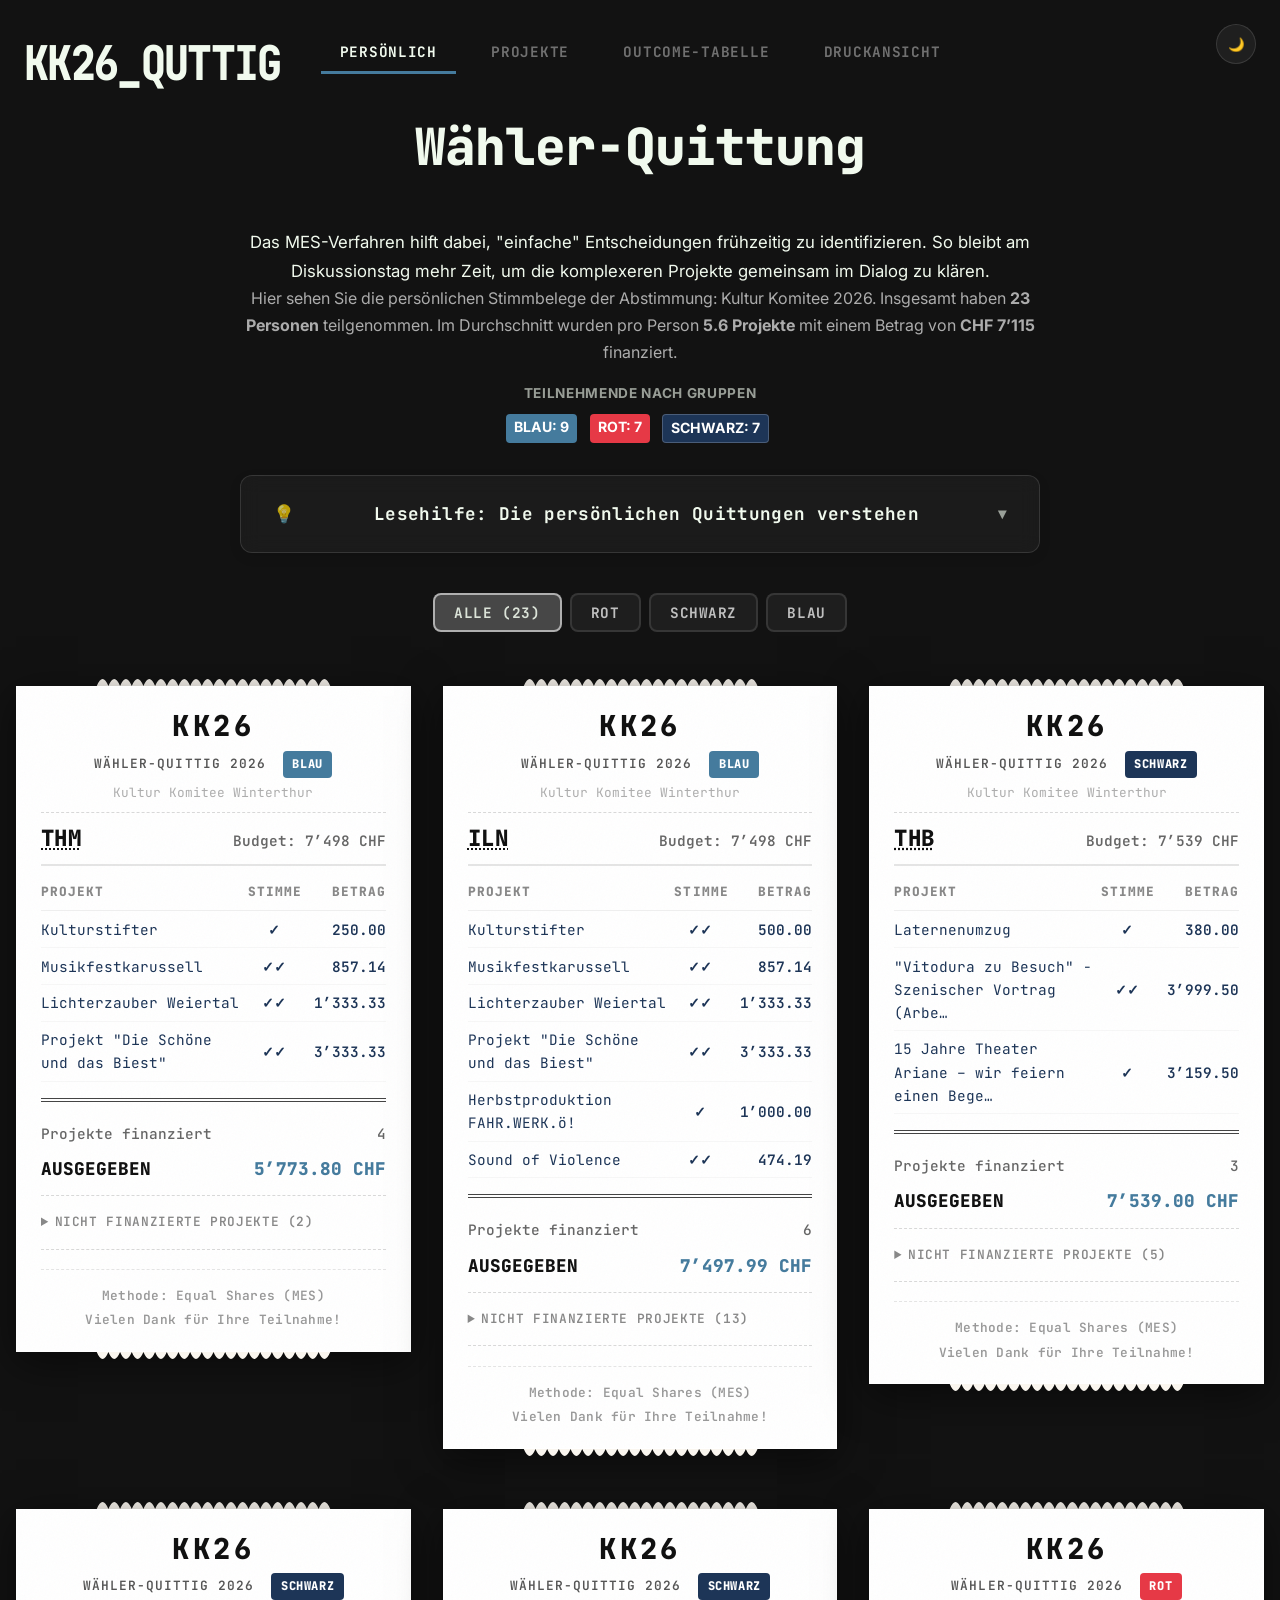
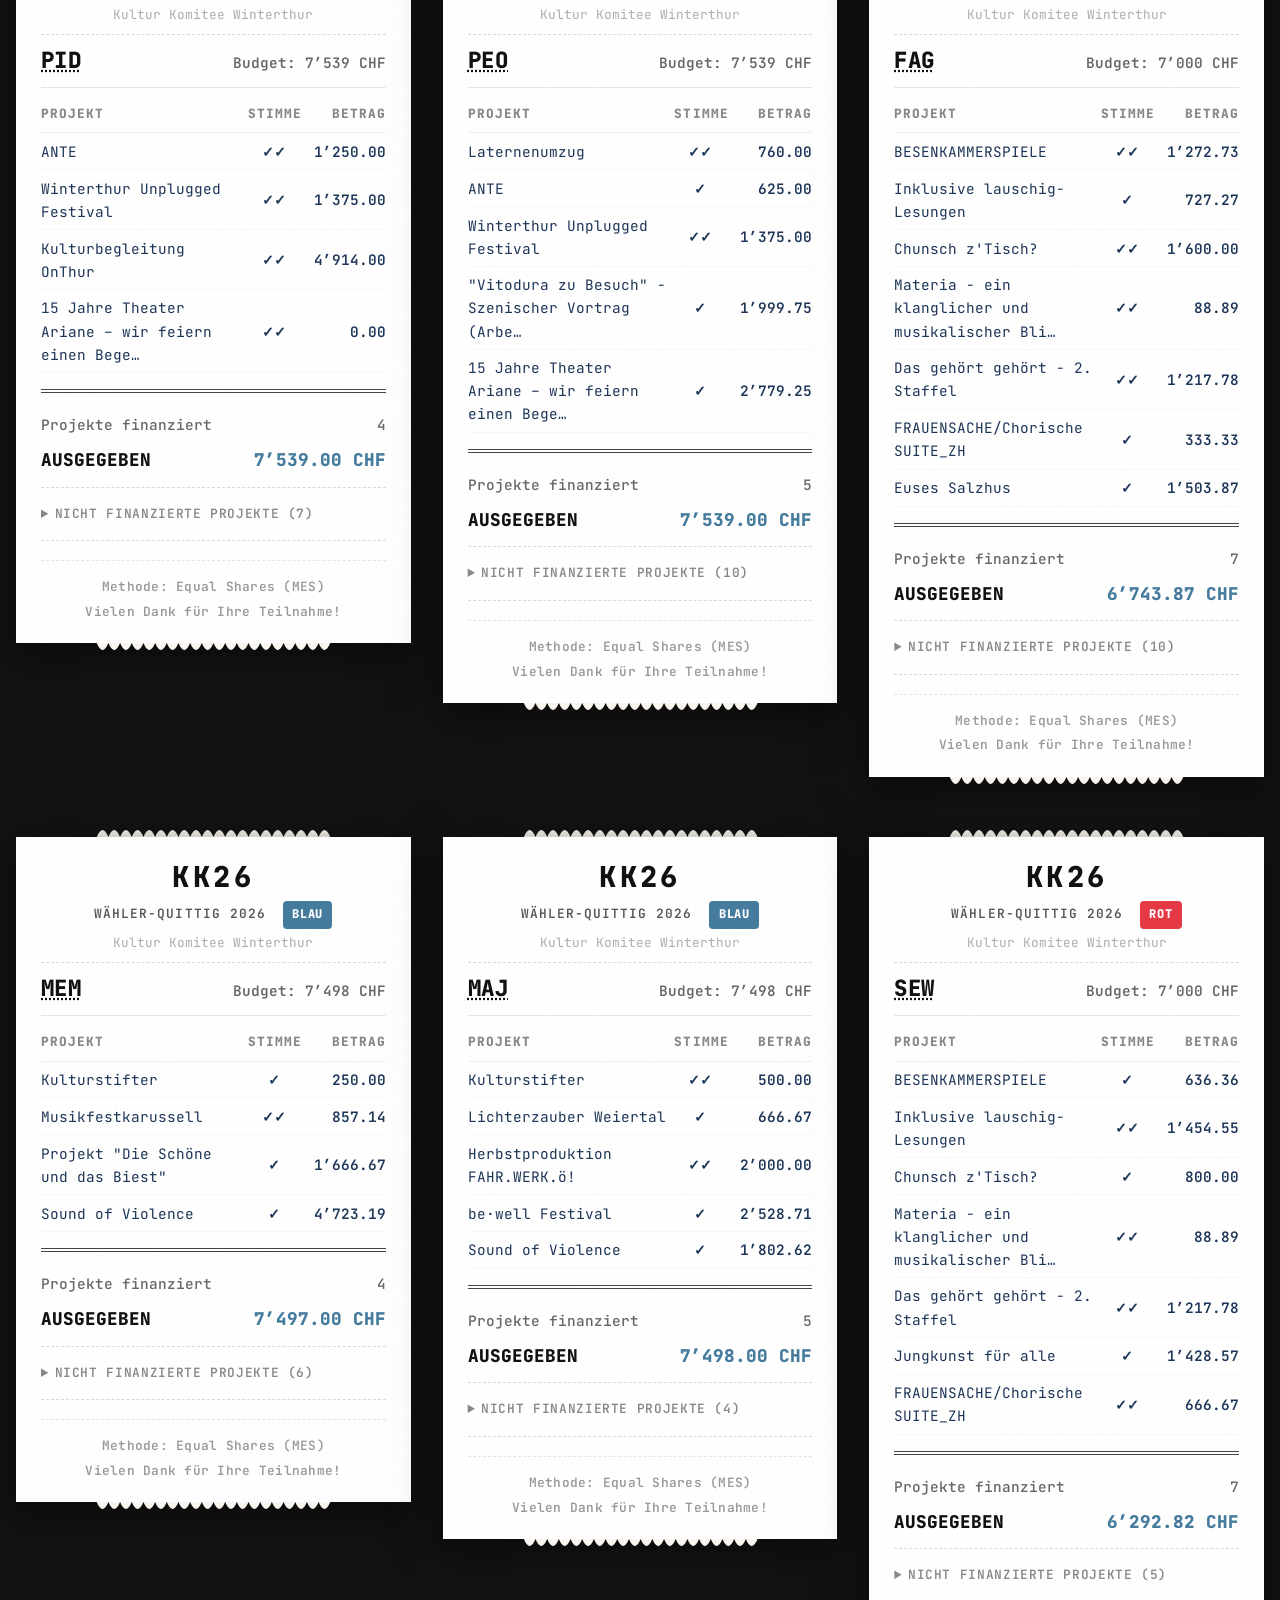
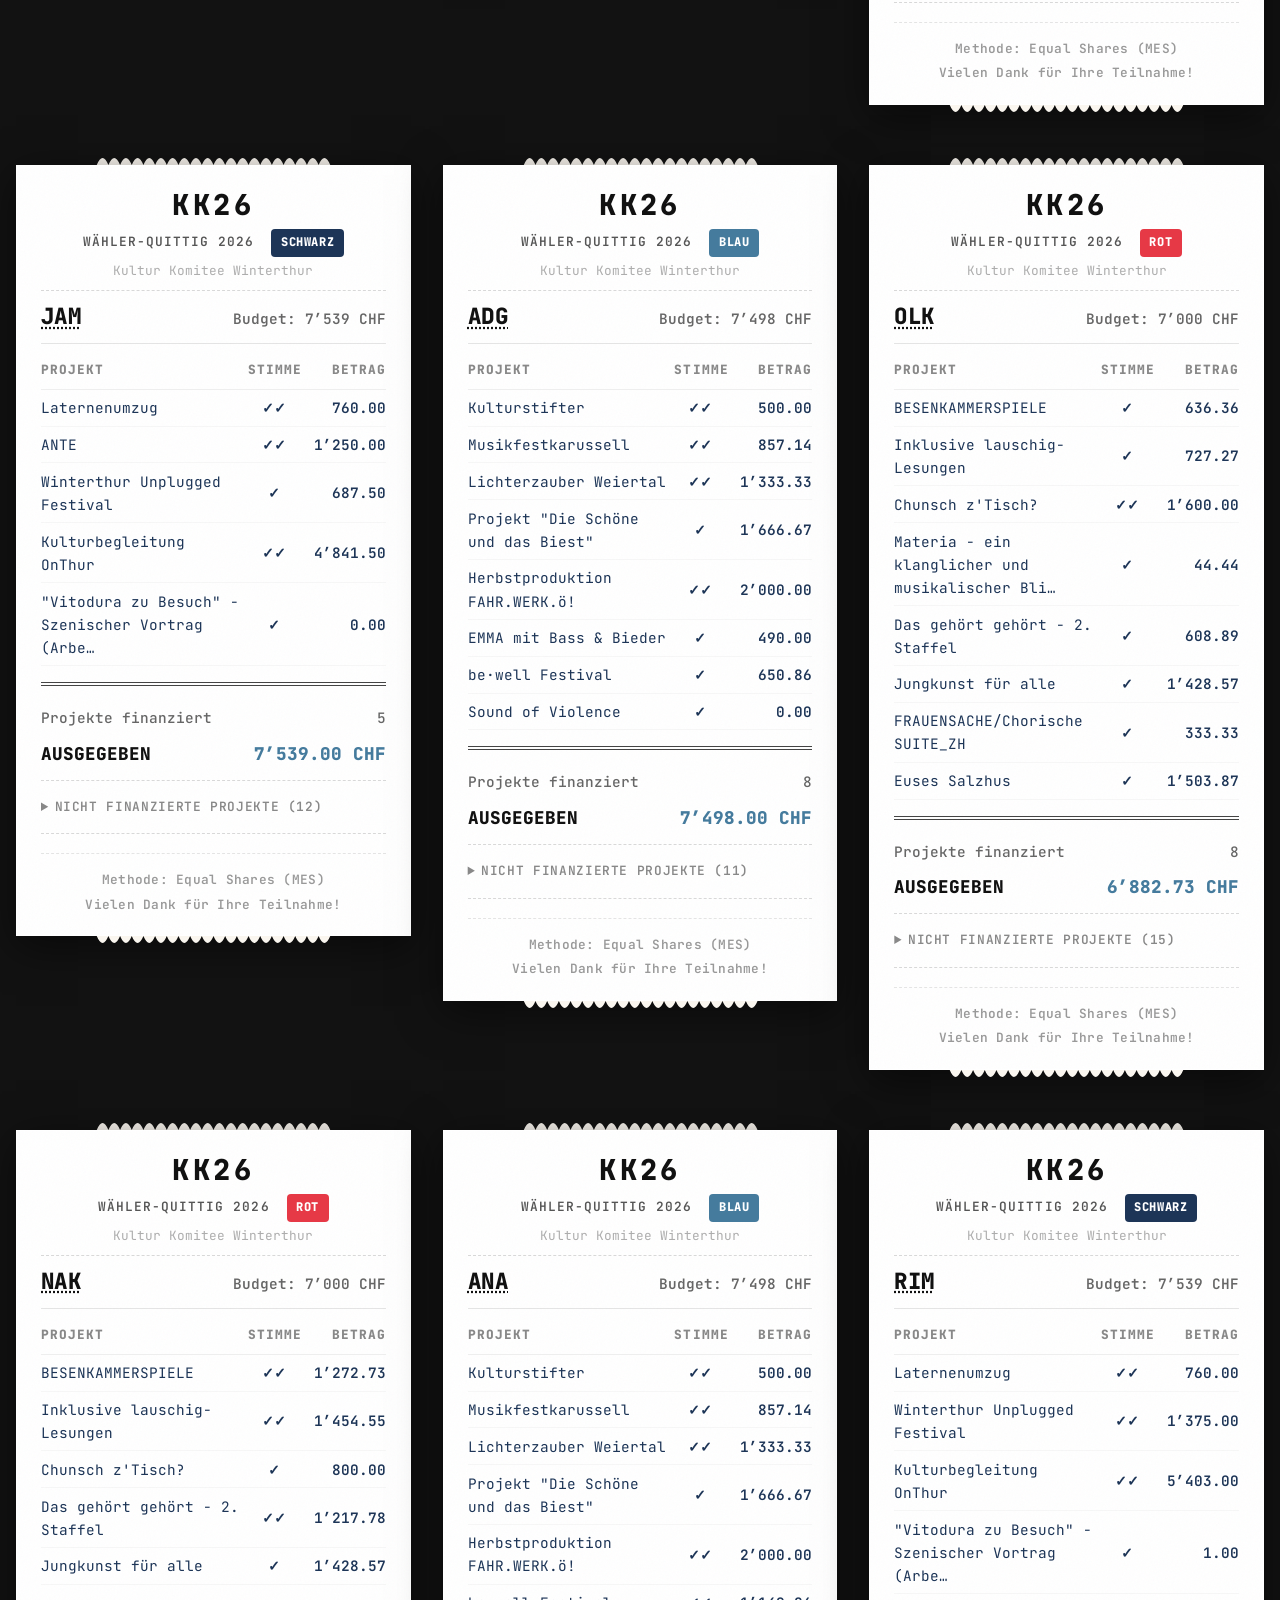
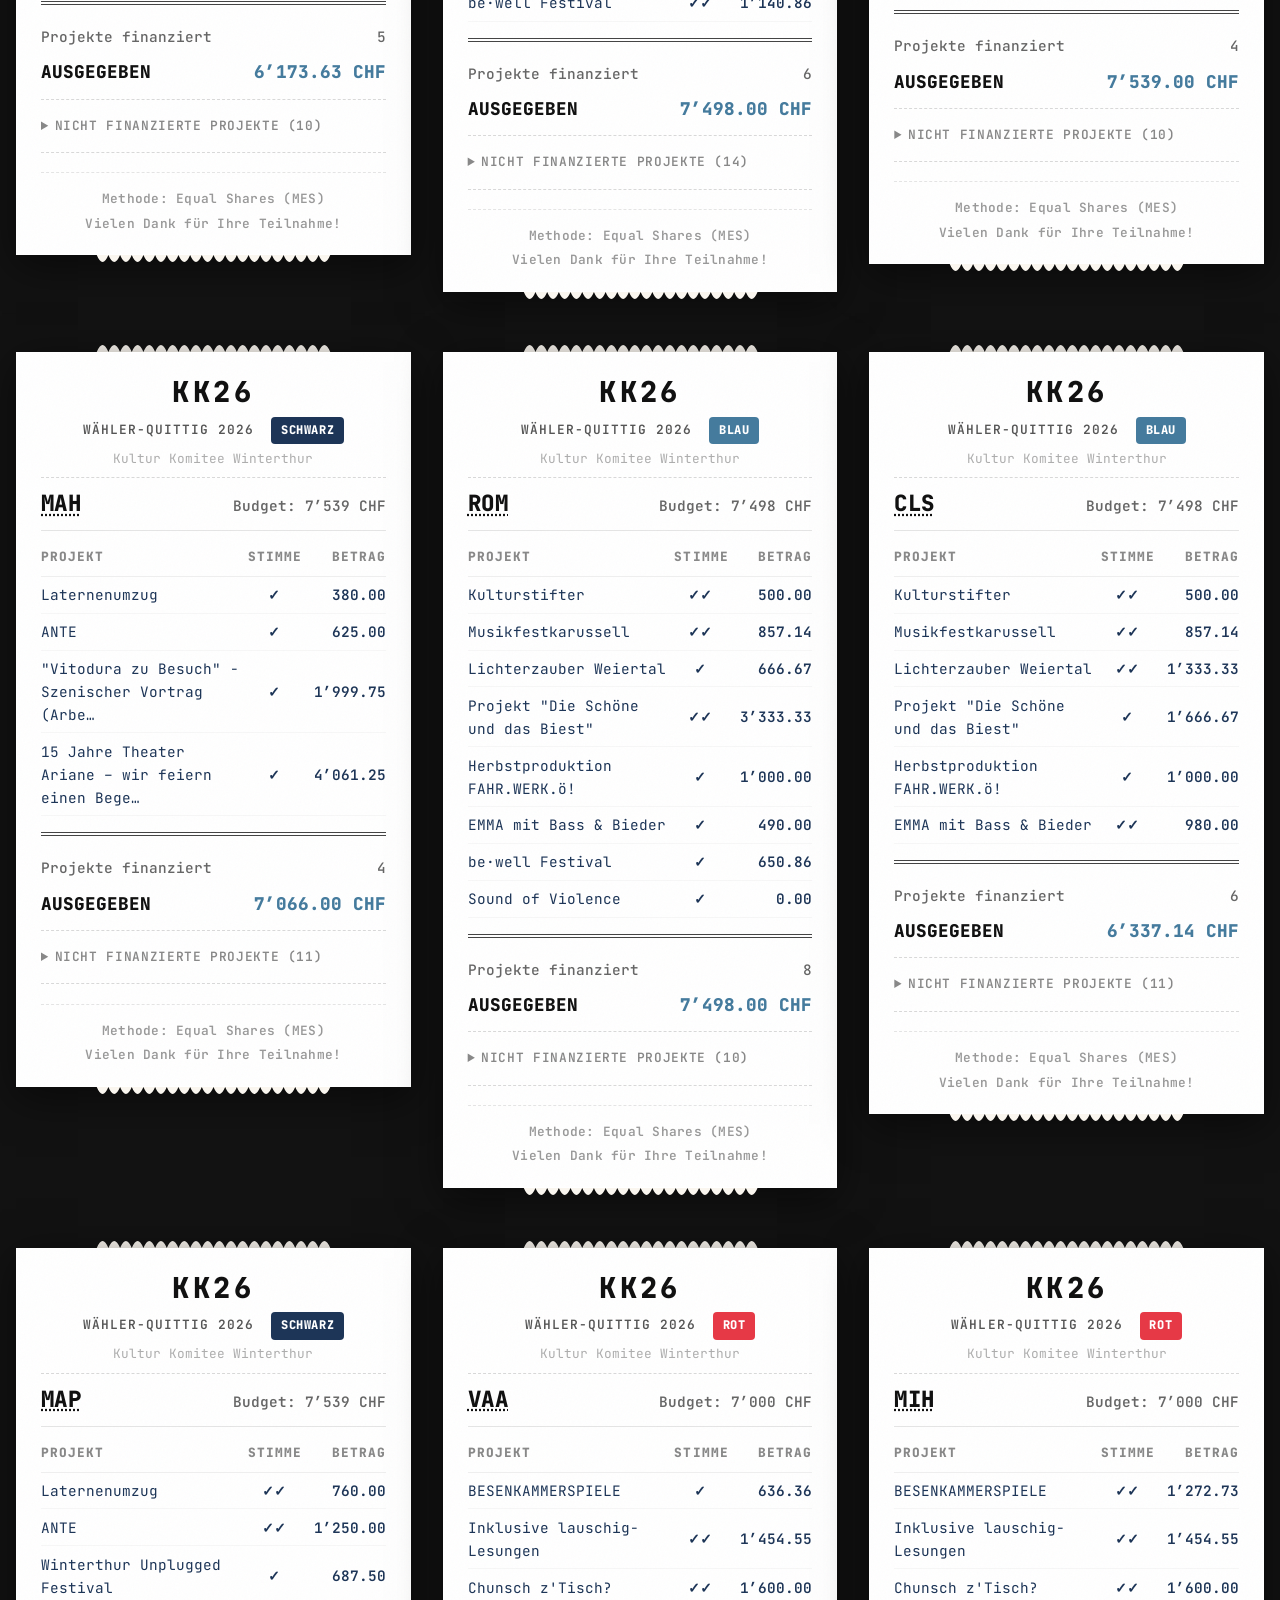
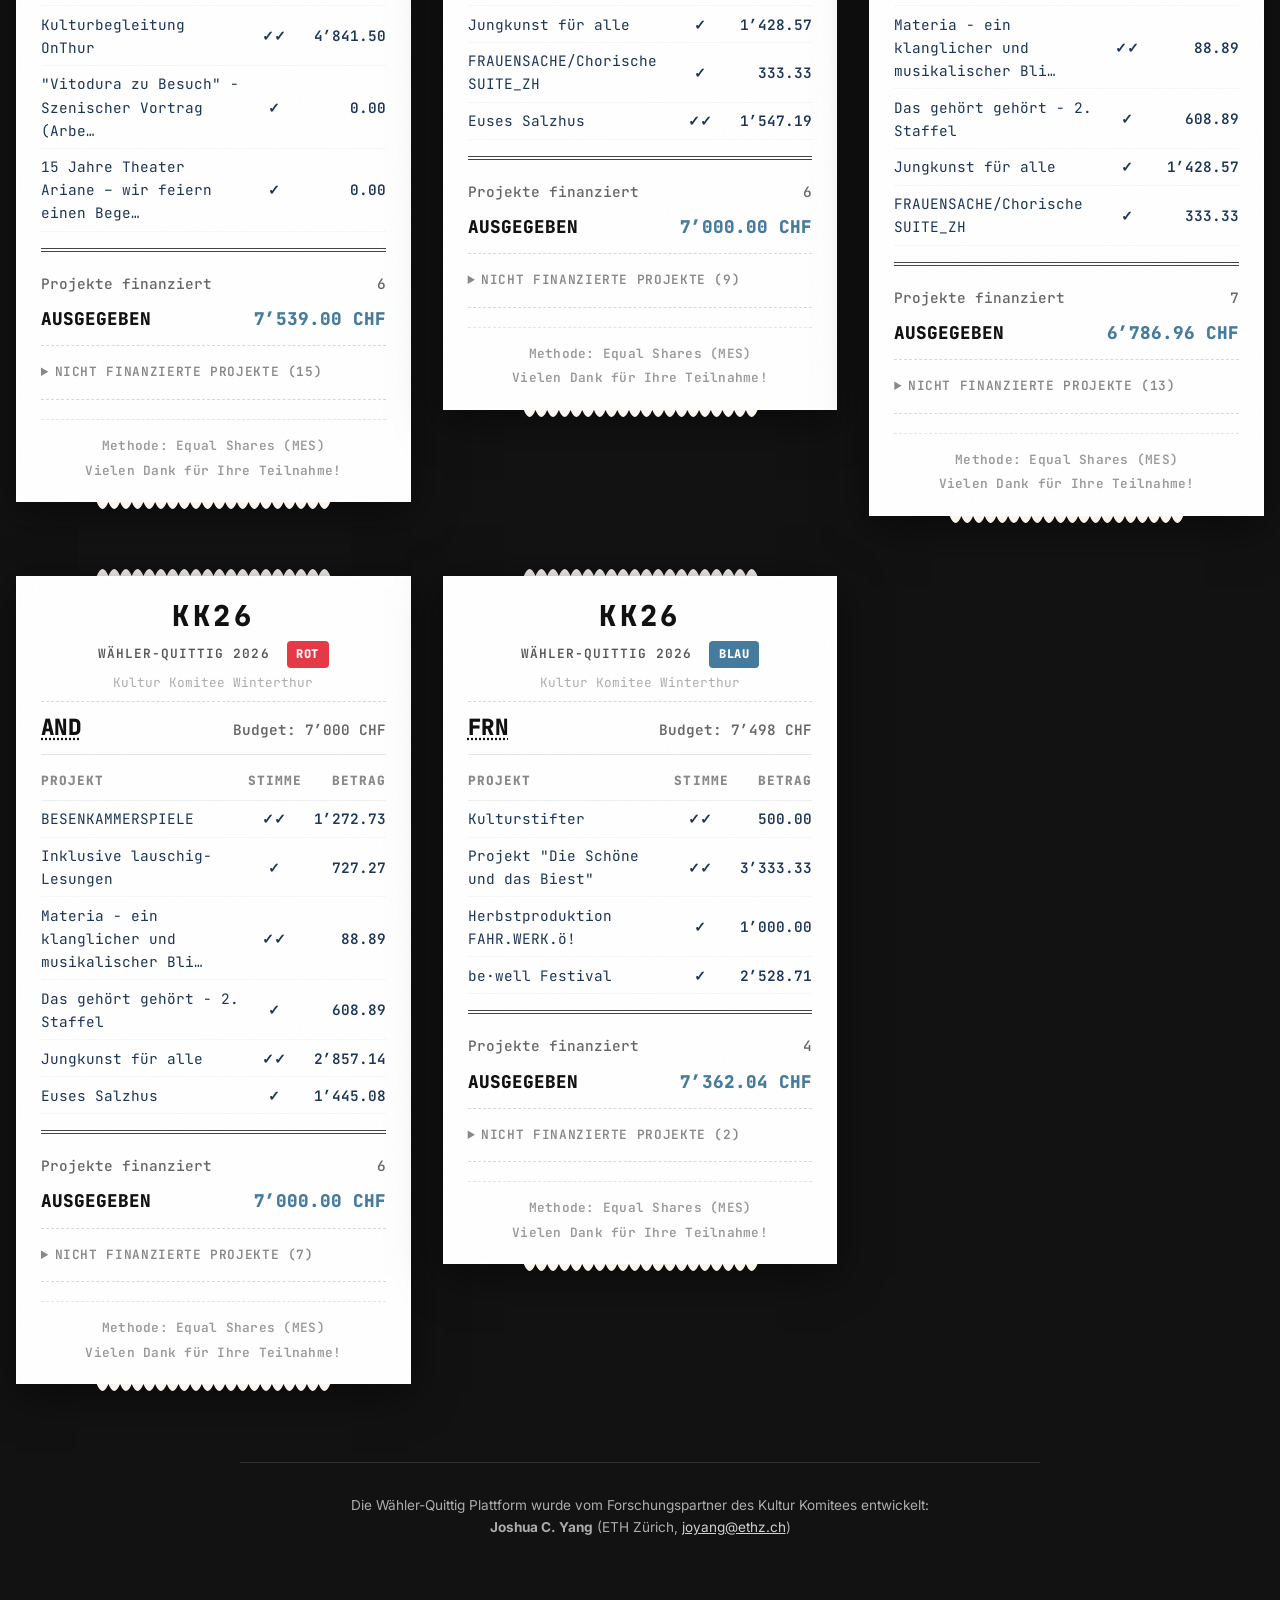
==== kk26_voting/receipts/index.html @ 233c5b0f "Initial local project commit" ====
<!DOCTYPE html>
<html lang="de">

<head>
    <meta charset="UTF-8">
    <meta name="viewport" content="width=device-width, initial-scale=1.0">
    <title>KK26 Personalisierte Quittungen</title>
    <link rel="preconnect" href="https://fonts.googleapis.com">
    <link rel="preconnect" href="https://fonts.gstatic.com" crossorigin>
    <link
        href="https://fonts.googleapis.com/css2?family=JetBrains+Mono:wght@300;400;500;600;700;800&family=Inter:wght@400;500;600;700;800&display=swap"
        rel="stylesheet">
    <link rel="stylesheet" href="css/common.css">
    <script src="js/theme.js"></script>
    <script>initTheme();</script>
    <script src="js/data.js"></script>
    <style>
        /* Page-specific styles */

        /* Receipt styles */
        .receipts-grid {
            display: grid;
            grid-template-columns: repeat(3, 1fr);
            gap: 2rem;
            max-width: 1400px;
            margin: 0 auto;
            align-items: start;
        }


        @media (max-width: 1200px) {
            .receipts-grid {
                grid-template-columns: repeat(2, 1fr);
                gap: var(--spacing-md);
            }
        }

        @media (max-width: 850px) {
            .receipts-grid {
                grid-template-columns: 1fr;
                gap: var(--spacing-md);
            }
        }

        .logo {
            font-size: 1.8rem;
            font-weight: 900;
            letter-spacing: 0.12em;
            color: #111;
            margin-bottom: 0.1rem;
        }

        .subtitle {
            font-size: var(--fs-xs);
            font-weight: 600;
            color: #555;
            text-transform: uppercase;
            letter-spacing: 0.08em;
        }

        .receipt-date {
            font-size: var(--fs-xs);
            color: #999;
            margin-top: 0.3rem;
            opacity: 0.8;
        }

        .voter-info {
            display: flex;
            justify-content: space-between;
            align-items: baseline;
            margin: 0.3rem 0;
        }

        .voter-id {
            font-size: var(--fs-lg);
            font-weight: 900;
            letter-spacing: 0.02em;
            color: #111;
        }

        .voter-meta {
            font-size: var(--fs-sm);
            font-weight: 600;
            color: #666;
        }

        .items-table {
            width: 100%;
            border-collapse: collapse;
            font-size: var(--fs-sm);
            table-layout: fixed;
        }

        .items-table th {
            font-size: var(--fs-xs);
            font-weight: 800;
            color: #888;
            text-align: left;
            padding: var(--spacing-xs) 0;
            letter-spacing: 0.08em;
            border-bottom: 1px solid #eee;
            text-transform: uppercase;
        }

        .col-title {
            width: 60%;
            text-align: left;
        }

        .col-vote {
            width: 15%;
            text-align: center !important;
        }

        .col-amount {
            width: 25%;
            text-align: right !important;
        }

        .item-row td {
            padding: 0.4rem 0;
            vertical-align: middle;
            border-bottom: 1px solid rgba(0, 0, 0, 0.03);
        }

        .item-vote {
            text-align: center;
            font-weight: 700;
        }

        .item-amount {
            text-align: right;
            font-family: 'JetBrains Mono', monospace;
            font-weight: 600;
        }

        .item-row.unfunded .item-title {
            font-size: var(--fs-xs);
            color: #888;
        }

        .item-row.unfunded .item-vote {
            color: #aaa;
            font-weight: 500;
            font-size: var(--fs-xs);
        }

        .item-row.unfunded .item-amount {
            color: #ccc;
            font-size: var(--fs-xs);
        }

        .totals {
            margin: var(--spacing-xs) 0;
        }

        .total-row {
            display: flex;
            justify-content: space-between;
            padding: 0.25rem 0;
            font-size: var(--fs-sm);
            color: #666;
            font-weight: 500;
        }

        .total-row.grand {
            font-size: var(--fs-md);
            font-weight: 900;
            color: #111;
            border-top: none;
            padding-top: 0.4rem;
        }

        .total-row.grand .total-value {
            color: var(--accent-blue);
        }

        .unfunded-section summary {
            font-size: var(--fs-xs);
            color: #888;
            cursor: pointer;
            font-weight: 600;
            text-transform: uppercase;
            letter-spacing: 0.05em;
            padding: 0.5rem 0;
            outline: none;
        }

        .unfunded-section summary:hover {
            color: #555;
        }

        .receipt-footer {
            text-align: center;
            margin-top: 1.2rem;
            padding-top: 1rem;
            border-top: 1.5px dashed rgba(0, 0, 0, 0.1);
        }

        .footer-line {
            font-size: var(--fs-xs);
            font-weight: 600;
            color: #999;
            letter-spacing: 0.02em;
            margin-bottom: 0.25rem;
        }

        .group-footer {
            color: #111 !important;
            font-weight: 800 !important;
            margin-top: 0.5rem;
            text-transform: uppercase;
        }

        @media print {

            .page-header,
            .filter-bar,
            .intro-section,
            .nav-toggle,
            .theme-toggle {
                display: none;
            }

            .receipts-grid {
                display: block;
            }

            .receipt {
                page-break-inside: avoid;
                margin-bottom: var(--spacing-lg);
            }

            .receipt-body {
                box-shadow: none;
                border: 1px solid #ddd;
            }
        }

        /* Tooltip Styles */
        .tooltip {
            position: absolute;
            background: #fff;
            color: #111;
            padding: 1.2rem;
            border-radius: 12px;
            box-shadow: 0 10px 40px rgba(0, 0, 0, 0.15);
            border: 1px solid #eee;
            z-index: 9999;
            opacity: 0;
            visibility: hidden;
            transform: translateY(10px);
            transition: all 0.2s cubic-bezier(0.175, 0.885, 0.32, 1.275);
            pointer-events: none;
            width: 380px;
            font-family: 'Inter', sans-serif;
        }

        .tooltip.show {
            opacity: 1;
            visibility: visible;
            transform: translateY(0);
        }

        body.dark-mode .tooltip {
            background: #1d3557;
            color: #f1faee;
            border-color: rgba(255, 255, 255, 0.1);
            box-shadow: 0 10px 40px rgba(0, 0, 0, 0.3);
        }

        .tooltip-title {
            font-family: 'JetBrains Mono', monospace;
            font-weight: 800;
            font-size: var(--fs-sm);
            margin-bottom: 0.8rem;
            padding-bottom: 0.6rem;
            border-bottom: 1px dashed #eee;
            line-height: 1.3;
        }

        body.dark-mode .tooltip-title {
            border-color: rgba(241, 250, 238, 0.2);
            color: #f1faee;
        }

        .tooltip-stat {
            display: flex;
            justify-content: space-between;
            font-size: var(--fs-sm);
            margin-bottom: 0.4rem;
            color: #666;
        }

        body.dark-mode .tooltip-stat {
            color: rgba(241, 250, 238, 0.6);
        }

        .tooltip-stat strong {
            color: #111;
            font-weight: 700;
        }

        body.dark-mode .tooltip-stat strong {
            color: #f1faee;
        }
    </style>
    <script>
        (function () {
            const savedTheme = localStorage.getItem('theme') || 'dark';
            if (savedTheme === 'light') {
                document.documentElement.classList.add('light-mode');
            }
        })();
    </script>
</head>

<body class="dark-mode">
    <button class="theme-toggle" onclick="toggleTheme()" title="Design umschalten">
        <span class="icon-moon">🌙</span>
        <span class="icon-sun" style="display: none;">☀️</span>
    </button>
    <nav class="nav-toggle">
        <a href="index.html" class="nav-link active">Persönlich</a>
        <a href="projects.html" class="nav-link">Projekte</a>
        <a href="outcomes.html" class="nav-link">Outcome-Tabelle</a>
        <a href="personal_report.html" class="nav-link">Druckansicht</a>
    </nav>
    <div class="page-header">
        <div class="brand-logo">KK26_Quttig</div>
        <h1>Wähler-Quittung</h1>
    </div>

    <div class="intro-section">
        <div id="intro-text">
            <p>Laden der Daten...</p>
        </div>

        <details class="intro-dropdown" id="tech-info">
            <summary>Lesehilfe: Die persönlichen Quittungen verstehen</summary>
            <div class="dropdown-content">
                <div class="tech-grid single-column">
                    <div class="tech-item highlight-step">
                        <h4>Budget</h4>
                        <p>Jede Person startet mit demselben <strong>Budget</strong> (z.B. 7'000 CHF). Dieses Geld wird
                            nur für Projekte ausgegeben, die Sie mit <strong>Ja</strong> oder <strong>Eher Ja</strong>
                            unterstützt haben.</p>
                    </div>
                    <div class="tech-item highlight-step">
                        <h4>Betrag (Ihr Beitrag pro Projekt)</h4>
                        <p>Der <strong>Betrag</strong> zeigt, wie viel Sie für jedes finanzierte Projekt bezahlt haben.
                            <strong>Wichtig:</strong> Dieser Betrag zeigt <strong>nicht</strong>, wie sehr Sie ein
                            Projekt mögen. Die Höhe hängt von der Berechnung ab: Sie zahlen <strong>weniger</strong>,
                            wenn viele andere Personen das Projekt unterstützen. Sie zahlen <strong>mehr</strong>, wenn
                            Sie eine/r der wenigen sind, die noch Budget übrig haben.</p>
                    </div>
                    <div class="tech-item highlight-step">
                        <h4>Stimme (Ihre Bewertung)</h4>
                        <p>Die <strong>Stimme</strong> zeigt Ihre ursprüngliche Bewertung: <strong>Ja</strong> = 2
                            Punkte, <strong>Eher Ja</strong> = 1 Punkt. Dies ist das, was Sie tatsächlich gewählt haben
                            – nicht der Betrag.</p>
                    </div>
                    <div class="tech-item highlight-step">
                        <h4>Projekte finanziert</h4>
                        <p>Die Anzahl Ihrer unterstützten Projekte, die finanziert wurden. Nicht alle werden finanziert
                            – dies hängt davon ab, ob genug gemeinsames Budget da war.</p>
                    </div>
                    <div class="tech-item highlight-step">
                        <h4>Ausgegeben</h4>
                        <p>Die Summe aller Beträge, die Sie für finanzierte Projekte bezahlt haben.</p>
                    </div>
                    <div class="tech-item highlight-step">
                        <h4>Nicht finanzierte Projekte</h4>
                        <p>Projekte, die Sie unterstützt haben, die aber nicht finanziert wurden. Entweder reichte das
                            gemeinsame Budget nicht aus, oder das Gruppenbudget war bereits aufgebraucht.</p>
                    </div>
                    <div class="tech-item highlight-step">
                        <h4>Mehr erfahren</h4>
                        <p>Ausführliche Informationen zum Method of Equal Shares Verfahren finden Sie auf <a
                                href="https://equalshares.net/de/explanation/" target="_blank" rel="noopener noreferrer"
                                style="color: var(--accent-blue); text-decoration: underline; font-weight: 700;">equalshares.net/de/explanation</a>
                        </p>
                    </div>
                </div>
            </div>
        </details>
    </div>

    <div class="filter-bar" id="filter-bar" style="display:none;">
        <button class="filter-btn active" data-group="ALL" onclick="filterReceipts('ALL')">ALLE</button>
        <button class="filter-btn" data-group="ROT" onclick="filterReceipts('ROT')">ROT</button>
        <button class="filter-btn" data-group="SCHWARZ" onclick="filterReceipts('SCHWARZ')">SCHWARZ</button>
        <button class="filter-btn" data-group="BLAU" onclick="filterReceipts('BLAU')">BLAU</button>
    </div>

    <div class="receipts-grid" id="receipts-grid">
        <!-- Receipts will be rendered here -->
    </div>

    <div id="quick-tooltip" class="tooltip"></div>
    <footer
        style="text-align: center; margin: 4rem auto 2rem; padding: 2rem; border-top: 1px solid var(--filter-border); max-width: 800px; color: var(--text-dim); font-size: 0.85rem; line-height: 1.6;">
        <p>Die Wähler-Quittig Plattform wurde vom Forschungspartner des Kultur Komitees entwickelt:<br><strong>Joshua C.
                Yang</strong> (ETH Zürich, <a href="mailto:joyang@ethz.ch"
                style="color: var(--text-muted); text-decoration: underline;">joyang@ethz.ch</a>)</p>
    </footer>
    <script src="script.js"></script>
</body>

</html>
---- kk26_voting/receipts/css/common.css ----
:root {
    /* Color Palette - Dark (Default) */
    --bg-color: #121212;
    --text-primary: #f1faee;
    --text-secondary: #a8dadc;
    --text-muted: rgba(255, 255, 255, 0.8);
    --text-dim: rgba(255, 255, 255, 0.65);

    --accent-blue: #457b9d;
    --accent-red: #e63946;

    --filter-bg: rgba(255, 255, 255, 0.06);
    --filter-border: rgba(255, 255, 255, 0.12);
    --filter-hover: rgba(255, 255, 255, 0.2);
    --filter-active-bg: rgba(255, 255, 255, 0.25);

    --header-border: rgba(255, 255, 255, 0.1);
    --nav-active-color: #f1faee;
    --nav-inactive-color: rgba(255, 255, 255, 0.4);

    --receipt-shadow: 0 10px 40px rgba(0,0,0,0.5);
    --card-shadow: 0 10px 30px rgba(0, 0, 0, 0.3);
    --receipt-border: 1px solid rgba(255, 255, 255, 0.05);

    /* Typography - Standardized */
    --font-main: 'Inter', -apple-system, sans-serif;
    --font-mono: 'JetBrains Mono', monospace;

    --fs-xs: 0.8rem;
    --fs-sm: 0.9rem;
    --fs-base: 1rem;
    --fs-md: 1.1rem;
    --fs-lg: 1.4rem;
    --fs-xl: 2.2rem;
    --fs-xxl: 3.2rem;

    /* Group Colors - Standardized */
    --color-rot: #e63946;
    --color-schwarz: #1d3557;
    --color-blau: #457b9d;

    /* Spacing - Standardized */
    --spacing-xs: 0.5rem;
    --spacing-sm: 1rem;
    --spacing-md: 1.5rem;
    --spacing-lg: 2rem;
    --spacing-xl: 2.5rem;
    --spacing-xxl: 3rem;
}

body.light-mode {
    --bg-color: #fcfcfc;
    --text-primary: #1d3557;
    --text-secondary: #457b9d;
    --text-muted: rgba(0, 0, 0, 0.75);
    --text-dim: rgba(0, 0, 0, 0.6);

    --filter-bg: rgba(0, 0, 0, 0.03);
    --filter-border: rgba(0, 0, 0, 0.08);
    --filter-hover: rgba(0, 0, 0, 0.06);
    --filter-active-bg: rgba(0, 0, 0, 0.1);

    --header-border: rgba(0, 0, 0, 0.08);
    --nav-active-color: #1d3557;
    --nav-inactive-color: rgba(0, 0, 0, 0.4);

    --receipt-shadow: 0 4px 15px rgba(0, 0, 0, 0.05);
    --receipt-border: 1px solid rgba(0, 0, 0, 0.05);

    --color-schwarz: #1d3557;
}

/* Global Reset */
* { margin: 0; padding: 0; box-sizing: border-box; }

body {
    font-family: var(--font-main);
    background-color: var(--bg-color);
    color: var(--text-primary);
    line-height: 1.6;
    padding: var(--spacing-lg) var(--spacing-sm);
    transition: background-color 0.3s ease, color 0.3s ease;
    animation: fadeIn 0.4s ease-in-out;
}

@keyframes fadeIn {
    from {
        opacity: 0;
        transform: translateY(10px);
    }
    to {
        opacity: 1;
        transform: translateY(0);
    }
}

.container {
    max-width: 1200px;
    margin: 0 auto;
}

/* Navigation */
.nav-toggle {
    display: flex;
    justify-content: center;
    margin-bottom: var(--spacing-lg);
    gap: var(--spacing-sm);
    position: relative;
    z-index: 10;
}

.nav-link {
    text-decoration: none;
    font-size: var(--fs-sm);
    font-weight: 700;
    color: var(--nav-inactive-color);
    padding: var(--spacing-xs) 1.2rem;
    transition: all 0.2s ease;
    border-bottom: 3px solid transparent;
    font-family: var(--font-mono);
    text-transform: uppercase;
    letter-spacing: 0.05em;
}

.nav-link:hover { color: var(--text-primary); }
.nav-link.active {
    color: var(--nav-active-color);
    border-bottom-color: var(--accent-blue);
}

/* Page Header */
.page-header {
    text-align: center;
    margin-bottom: var(--spacing-xl);
}

.page-header h1 {
    font-family: var(--font-mono);
    font-size: var(--fs-xxl);
    font-weight: 850;
    margin-bottom: var(--spacing-xs);
    letter-spacing: -0.02em;
}

.page-header p {
    font-size: var(--fs-md);
    color: var(--text-secondary);
    max-width: 600px;
    margin: 0 auto;
}

.brand-logo {
    font-family: var(--font-mono);
    font-weight: 900;
    letter-spacing: -0.04em;
    font-size: 2.6rem;
    color: var(--text-primary);
    text-transform: uppercase;
    text-decoration: none;
    position: absolute;
    top: 2.5rem;
    left: max(var(--spacing-md), 1.5rem);
    z-index: 1000;
    line-height: 1;
    transform: scaleY(1.15);
    transform-origin: top left;
}


/* Theme Toggle */
.theme-toggle {
    position: fixed;
    top: 1.5rem;
    right: 1.5rem;
    background: var(--filter-bg);
    border: 1px solid var(--filter-border);
    color: var(--text-primary);
    width: 40px;
    height: 40px;
    border-radius: 50%;
    cursor: pointer;
    display: flex;
    align-items: center;
    justify-content: center;
    z-index: 1000;
    transition: all 0.3s ease;
    backdrop-filter: blur(8px);
}

.theme-toggle:hover {
    transform: scale(1.1);
    background: var(--filter-hover);
}

/* Common Components - Filter Bar */
.filter-bar {
    display: flex;
    justify-content: center;
    gap: var(--spacing-xs);
    margin-bottom: var(--spacing-xl);
    flex-wrap: wrap;
    opacity: 0.9;
}

.filter-btn {
    background: var(--filter-bg);
    border: 2px solid var(--filter-border);
    color: var(--text-muted);
    padding: var(--spacing-xs) 1.2rem;
    border-radius: 8px;
    cursor: pointer;
    font-size: var(--fs-sm);
    font-weight: 700;
    transition: all 0.2s ease;
    font-family: var(--font-mono);
    text-transform: uppercase;
    letter-spacing: 0.04em;
}

.filter-btn:hover {
    background: var(--filter-hover);
    color: var(--text-primary);
    border-color: #555;
}

.filter-btn.active {
    background: var(--filter-active-bg);
    color: var(--text-primary);
    border-color: var(--text-dim);
}

/* Group-specific filter colors */
.filter-btn[data-group="ROT"].active,
.filter-btn[data-filter-group="ROT"].active,
.filter-btn.color-rot.active {
    border-color: var(--color-rot);
    color: var(--color-rot);
    background: rgba(230, 57, 70, 0.08);
}

.filter-btn[data-group="SCHWARZ"].active,
.filter-btn[data-filter-group="SCHWARZ"].active,
.filter-btn.color-schwarz.active {
    border-color: var(--color-schwarz);
    color: var(--color-schwarz);
    background: rgba(29, 53, 87, 0.08);
}

body.light-mode .filter-btn.color-schwarz.active {
    border-color: var(--color-schwarz);
    color: var(--color-schwarz);
}

body.dark-mode .filter-btn.color-schwarz.active {
    border-color: #f1faee;
    color: #f1faee;
    background: rgba(241, 250, 238, 0.08);
}

.filter-btn[data-group="BLAU"].active,
.filter-btn[data-filter-group="BLAU"].active,
.filter-btn.color-blau.active {
    border-color: var(--color-blau);
    color: var(--color-blau);
    background: rgba(69, 123, 157, 0.08);
}

/* Status filter colors */
.filter-btn.color-funded.active {
    border-color: #a8dadc;
    color: #a8dadc;
    background: rgba(168, 218, 220, 0.15);
}

.filter-btn.color-unfunded.active {
    border-color: #888;
    color: #888;
    background: rgba(136, 136, 136, 0.08);
}

/* Unified Intro & Dropdown Components */
.intro-section {
    max-width: 800px;
    margin: 0 auto var(--spacing-lg);
    text-align: center;
}

.intro-section p {
    margin-bottom: var(--spacing-sm);
    font-size: var(--fs-base);
    color: var(--text-dim);
    line-height: 1.7;
}

.intro-section p.philosophy {
    font-size: 1.05rem;
    color: var(--text-primary);
    display: inline; /* For merging */
}

.stats-line-compact {
    display: flex;
    align-items: center;
    justify-content: center;
    gap: 1rem;
    margin: 1.5rem 0 2rem;
    font-family: var(--font-mono);
    font-size: 0.85rem;
    color: var(--text-muted);
    text-transform: uppercase;
    letter-spacing: 0.05em;
    font-weight: 700;
}

.stats-line-compact .label {
    opacity: 0.6;
}

.stats-line-compact .badges {
    display: flex;
    gap: 0.4rem;
}

.intro-section .highlight {
    color: var(--text-primary);
    font-weight: 700;
}

.intro-dropdown {
    max-width: 800px;
    margin: 0 auto var(--spacing-xl);
    text-align: left;
    background: rgba(255, 255, 255, 0.04);
    border: 1.5px solid rgba(255, 255, 255, 0.12);
    border-radius: 12px;
    transition: all 0.3s ease;
    backdrop-filter: blur(10px);
    overflow: hidden;
    list-style: none;
    box-shadow: 0 4px 12px rgba(0, 0, 0, 0.1);
}

body.light-mode .intro-dropdown {
    background: rgba(69, 123, 157, 0.04);
    border-color: rgba(69, 123, 157, 0.2);
    box-shadow: 0 2px 8px rgba(0, 0, 0, 0.05);
}

.intro-dropdown summary {
    padding: var(--spacing-md) var(--spacing-lg);
    cursor: pointer;
    font-weight: 700;
    font-size: var(--fs-md);
    color: var(--text-primary);
    display: flex;
    align-items: center;
    justify-content: space-between;
    list-style: none;
    transition: all 0.2s ease;
    font-family: var(--font-mono);
    letter-spacing: 0.02em;
    user-select: none;
}

.intro-dropdown summary::before {
    content: '💡';
    margin-right: var(--spacing-sm);
    font-size: var(--fs-md);
    opacity: 0.7;
}

.intro-dropdown summary::-webkit-details-marker { display: none; }
.intro-dropdown summary:hover {
    background: rgba(255, 255, 255, 0.07);
    color: var(--accent-blue);
}

body.light-mode .intro-dropdown summary:hover {
    background: rgba(69, 123, 157, 0.08);
    color: var(--accent-blue);
}

.intro-dropdown summary::after {
    content: '▼';
    font-family: var(--font-mono);
    font-size: var(--fs-sm);
    opacity: 0.6;
    transition: transform 0.3s ease, opacity 0.2s ease;
    margin-left: var(--spacing-sm);
}

.intro-dropdown summary:hover::after {
    opacity: 1;
}

.intro-dropdown[open] summary {
    background: rgba(255, 255, 255, 0.06);
    border-bottom: 1px solid rgba(255, 255, 255, 0.1);
}

body.light-mode .intro-dropdown[open] summary {
    background: rgba(69, 123, 157, 0.06);
    border-bottom: 1px solid rgba(69, 123, 157, 0.15);
}

.intro-dropdown[open] summary::after {
    transform: rotate(180deg);
}

.intro-dropdown .dropdown-content {
    padding: var(--spacing-lg);
    font-size: var(--fs-base);
    color: var(--text-muted);
    line-height: 1.6;
    animation: slideDown 0.3s ease-out;
}

@keyframes slideDown {
    from {
        opacity: 0;
        transform: translateY(-10px);
    }
    to {
        opacity: 1;
        transform: translateY(0);
    }
}

.tech-grid {
    display: grid;
    grid-template-columns: repeat(auto-fit, minmax(280px, 1fr));
    gap: var(--spacing-md);
    margin: 0;
}

.tech-grid.single-column {
    grid-template-columns: 1fr;
    max-width: 650px;
    margin: 0 auto;
    gap: var(--spacing-md);
}

.tech-item.highlight-step {
    background: rgba(255, 255, 255, 0.03);
    padding: var(--spacing-md);
    border-radius: 10px;
    border-left: 4px solid var(--accent-blue);
    transition: all 0.2s ease;
    position: relative;
}

.tech-item.highlight-step::before {
    content: '';
    position: absolute;
    left: 0;
    top: 0;
    bottom: 0;
    width: 4px;
    background: linear-gradient(180deg, var(--accent-blue), rgba(69, 123, 157, 0.3));
    border-radius: 4px 0 0 4px;
}

.tech-item.highlight-step:hover {
    background: rgba(255, 255, 255, 0.05);
    transform: translateX(4px);
}

body.light-mode .tech-item.highlight-step {
    background: rgba(69, 123, 157, 0.03);
}

body.light-mode .tech-item.highlight-step:hover {
    background: rgba(69, 123, 157, 0.06);
}

.tech-item h4 {
    font-family: var(--font-mono);
    font-size: var(--fs-base);
    color: var(--text-primary);
    margin-bottom: var(--spacing-xs);
    text-transform: uppercase;
    letter-spacing: 0.03em;
    font-weight: 800;
}

.tech-item p {
    font-size: var(--fs-sm);
    color: var(--text-muted);
    line-height: 1.6;
    margin: 0;
}

.tech-item p strong {
    color: var(--text-primary);
    font-weight: 700;
}

/* Receipt Components - Shared across pages */
.receipt {
    transition: opacity 0.3s ease, transform 0.3s ease;
}

.receipt.hidden {
    display: none;
}

.receipt-edge {
    height: 14px;
    background: #faf6ef;
    position: relative;
}

.receipt-edge.top {
    border-radius: 6px 6px 0 0;
    mask-image: url("data:image/svg+xml,%3Csvg xmlns='http://www.w3.org/2000/svg' viewBox='0 0 200 12'%3E%3Cpath d='M0,12 Q5,0 10,12 Q15,0 20,12 Q25,0 30,12 Q35,0 40,12 Q45,0 50,12 Q55,0 60,12 Q65,0 70,12 Q75,0 80,12 Q85,0 90,12 Q95,0 100,12 Q105,0 110,12 Q115,0 120,12 Q125,0 130,12 Q135,0 140,12 Q145,0 150,12 Q155,0 160,12 Q165,0 170,12 Q175,0 180,12 Q185,0 190,12 Q195,0 200,12 L200,12 L0,12 Z' fill='white'/%3E%3C/svg%3E");
    -webkit-mask-image: url("data:image/svg+xml,%3Csvg xmlns='http://www.w3.org/2000/svg' viewBox='0 0 200 12'%3E%3Cpath d='M0,12 Q5,0 10,12 Q15,0 20,12 Q25,0 30,12 Q35,0 40,12 Q45,0 50,12 Q55,0 60,12 Q65,0 70,12 Q75,0 80,12 Q85,0 90,12 Q95,0 100,12 Q105,0 110,12 Q115,0 120,12 Q125,0 130,12 Q135,0 140,12 Q145,0 150,12 Q155,0 160,12 Q165,0 170,12 Q175,0 180,12 Q185,0 190,12 Q195,0 200,12 L200,12 L0,12 Z' fill='white'/%3E%3C/svg%3E");
    mask-size: 100% 100%;
    -webkit-mask-size: 100% 100%;
}

.receipt-edge.bottom {
    border-radius: 0 0 6px 6px;
    mask-image: url("data:image/svg+xml,%3Csvg xmlns='http://www.w3.org/2000/svg' viewBox='0 0 200 12'%3E%3Cpath d='M0,0 L200,0 L200,0 Q195,12 190,0 Q185,12 180,0 Q175,12 170,0 Q165,12 160,0 Q155,12 150,0 Q145,12 140,0 Q135,12 130,0 Q125,12 120,0 Q115,12 110,0 Q105,12 100,0 Q95,12 90,0 Q85,12 80,0 Q75,12 70,0 Q65,12 60,0 Q55,12 50,0 Q45,12 40,0 Q35,12 30,0 Q25,12 20,0 Q15,12 10,0 Q5,12 0,0 Z' fill='white'/%3E%3C/svg%3E");
    -webkit-mask-image: url("data:image/svg+xml,%3Csvg xmlns='http://www.w3.org/2000/svg' viewBox='0 0 200 12'%3E%3Cpath d='M0,0 L200,0 L200,0 Q195,12 190,0 Q185,12 180,0 Q175,12 170,0 Q165,12 160,0 Q155,12 150,0 Q145,12 140,0 Q135,12 130,0 Q125,12 120,0 Q115,12 110,0 Q105,12 100,0 Q95,12 90,0 Q85,12 80,0 Q75,12 70,0 Q65,12 60,0 Q55,12 50,0 Q45,12 40,0 Q35,12 30,0 Q25,12 20,0 Q15,12 10,0 Q5,12 0,0 Z' fill='white'/%3E%3C/svg%3E");
    mask-size: 100% 100%;
    -webkit-mask-size: 100% 100%;
}

.receipt-body {
    background: #ffffff;
    padding: var(--spacing-sm) 1.5rem;
    font-family: var(--font-mono);
    color: #1d3557;
    position: relative;
    isolation: isolate;
    box-shadow: var(--receipt-shadow);
    border: var(--receipt-border);
    font-size: var(--fs-base);
}

.receipt-body::before {
    content: '';
    position: absolute;
    inset: 0;
    z-index: 0;
    background-image: url("data:image/svg+xml,%3Csvg viewBox='0 0 256 256' xmlns='http://www.w3.org/2000/svg'%3E%3Cfilter id='n'%3E%3CfeTurbulence type='fractalNoise' baseFrequency='0.9' numOctaves='4' stitchTiles='stitch'/%3E%3C/filter%3E%3Crect width='100%25' height='100%25' filter='url(%23n)' opacity='0.03'/%3E%3C/svg%3E");
    pointer-events: none;
}

.receipt-body > * {
    position: relative;
    z-index: 1;
}

.receipt-header {
    text-align: center;
    margin-bottom: var(--spacing-xs);
}

.divider {
    height: 1.5px;
    background: rgba(0, 0, 0, 0.1);
    margin: var(--spacing-xs) 0;
}

.divider.dashed {
    border-top: 1.5px dashed rgba(0, 0, 0, 0.15);
    background: transparent;
    height: 0;
}

.divider.double {
    height: 4px;
    border-top: 1.5px solid #444;
    border-bottom: 1.5px solid #444;
    background: transparent;
    margin: var(--spacing-sm) 0;
}

.group-badge {
    font-size: 0.75rem;
    font-weight: 800;
    color: #fff;
    padding: 0.25rem 0.6rem;
    border-radius: 4px;
    letter-spacing: 0.05em;
    display: inline-block;
    vertical-align: middle;
}

/* Responsiveness - Standardized breakpoints */
@media (max-width: 1200px) {
    .page-header h1 {
        font-size: 2.8rem !important;
        font-weight: 850;
    }
}

@media (max-width: 850px) {
    body {
        padding: var(--spacing-md) var(--spacing-sm);
    }

    .page-header h1 {
        font-size: 2.4rem !important;
        font-weight: 850;
    }

    .nav-toggle {
        margin-bottom: var(--spacing-md);
    }

    .filter-bar {
        margin-bottom: var(--spacing-lg);
    }

    .receipt-body {
        padding: var(--spacing-sm) 1.25rem;
    }
}

@media (max-width: 600px) {
    body {
        padding: var(--spacing-md) var(--spacing-sm);
    }

    .page-header {
        margin-top: var(--spacing-lg);
    }

    .page-header h1 {
        font-size: 2.6rem !important;
        margin-bottom: 0.2rem !important;
        letter-spacing: -0.01em;
    }

    .page-header p {
        font-size: 0.95rem !important;
        line-height: 1.4 !important;
    }

    .brand-logo {
        font-size: 1.8rem !important;
        top: 1.8rem;
        left: 1.2rem;
    }

    .theme-toggle {
        top: var(--spacing-sm);
        right: var(--spacing-sm);
        width: 34px;
        height: 34px;
        font-size: 0.85rem;
    }

    .nav-toggle {
        gap: var(--spacing-xs);
        margin-bottom: var(--spacing-md);
        margin-top: 4.5rem;
        border-top: 1px solid var(--filter-border);
        padding-top: var(--spacing-sm);
    }

    .nav-link {
        font-size: 0.75rem;
        padding: 0.4rem 0.8rem;
    }

    .intro-dropdown {
        margin-bottom: var(--spacing-lg);
        border-radius: 8px;
    }

    .intro-dropdown summary {
        padding: var(--spacing-sm) var(--spacing-md);
        font-size: var(--fs-sm);
    }

    .intro-dropdown summary::before {
        font-size: var(--fs-sm);
        margin-right: var(--spacing-xs);
    }

    .intro-dropdown .dropdown-content {
        padding: var(--spacing-md);
    }

    .tech-grid {
        grid-template-columns: 1fr;
        gap: var(--spacing-sm);
    }

    .tech-item.highlight-step {
        padding: var(--spacing-sm);
    }

    .tech-item h4 {
        font-size: var(--fs-sm);
    }

    .tech-item p {
        font-size: var(--fs-xs);
    }
}

@media (max-width: 420px) {
    .receipt-body {
        padding: var(--spacing-sm);
    }
}

/* Projects Page Specific Components (Shared if needed) */
.intro-stats {
    display: flex;
    flex-direction: column;
    align-items: center;
    gap: 1.5rem;
    margin: 1rem 0 2.5rem;
}

.stat-badge {
    font-size: 0.95rem;
    font-weight: 600;
    background: var(--filter-bg);
    padding: 0.5rem 1.2rem;
    border-radius: 20px;
    border: 1px solid var(--filter-border);
}

.stat-group-breakdown {
    display: flex;
    flex-direction: column;
    align-items: center;
    gap: 0.75rem;
}

.stat-group-breakdown .label {
    font-size: 0.8rem;
    text-transform: uppercase;
    letter-spacing: 0.08em;
    opacity: 0.6;
    font-weight: 700;
}

.stat-group-breakdown .badges {
    display: flex;
    flex-wrap: wrap;
    justify-content: center;
    gap: 0.6rem;
}

.intro-lead {
    margin-bottom: 1.5rem;
    color: var(--text-primary);
    font-size: 1rem;
    line-height: 1.6;
    font-style: italic;
    opacity: 0.9;
}

.success-criteria {
    margin-top: 2.5rem;
    padding-top: 2rem;
    border-top: 1px solid var(--filter-border);
}

.success-criteria h4 {
    font-family: var(--font-mono);
    font-size: 0.95rem;
    color: var(--text-primary);
    margin-bottom: 1.5rem;
    text-transform: uppercase;
    letter-spacing: 0.05em;
}

.criteria-grid {
    display: grid;
    grid-template-columns: repeat(auto-fit, minmax(280px, 1fr));
    gap: 1.5rem;
}

.criteria-item {
    background: rgba(var(--text-primary-rgb, 255, 255, 255), 0.03);
    padding: 1.25rem;
    border-radius: 12px;
    border: 1px solid var(--filter-border);
}
body.light-mode .criteria-item {
    background: rgba(0, 0, 0, 0.02);
}

.criteria-item .title {
    font-size: 1rem;
    font-weight: 800;
    color: var(--text-primary);
    margin-bottom: 0.75rem;
    font-family: var(--font-mono);
    letter-spacing: 0.02em;
}

.criteria-item p {
    font-size: 0.95rem;
    margin: 0;
    line-height: 1.5;
    color: var(--text-muted);
}
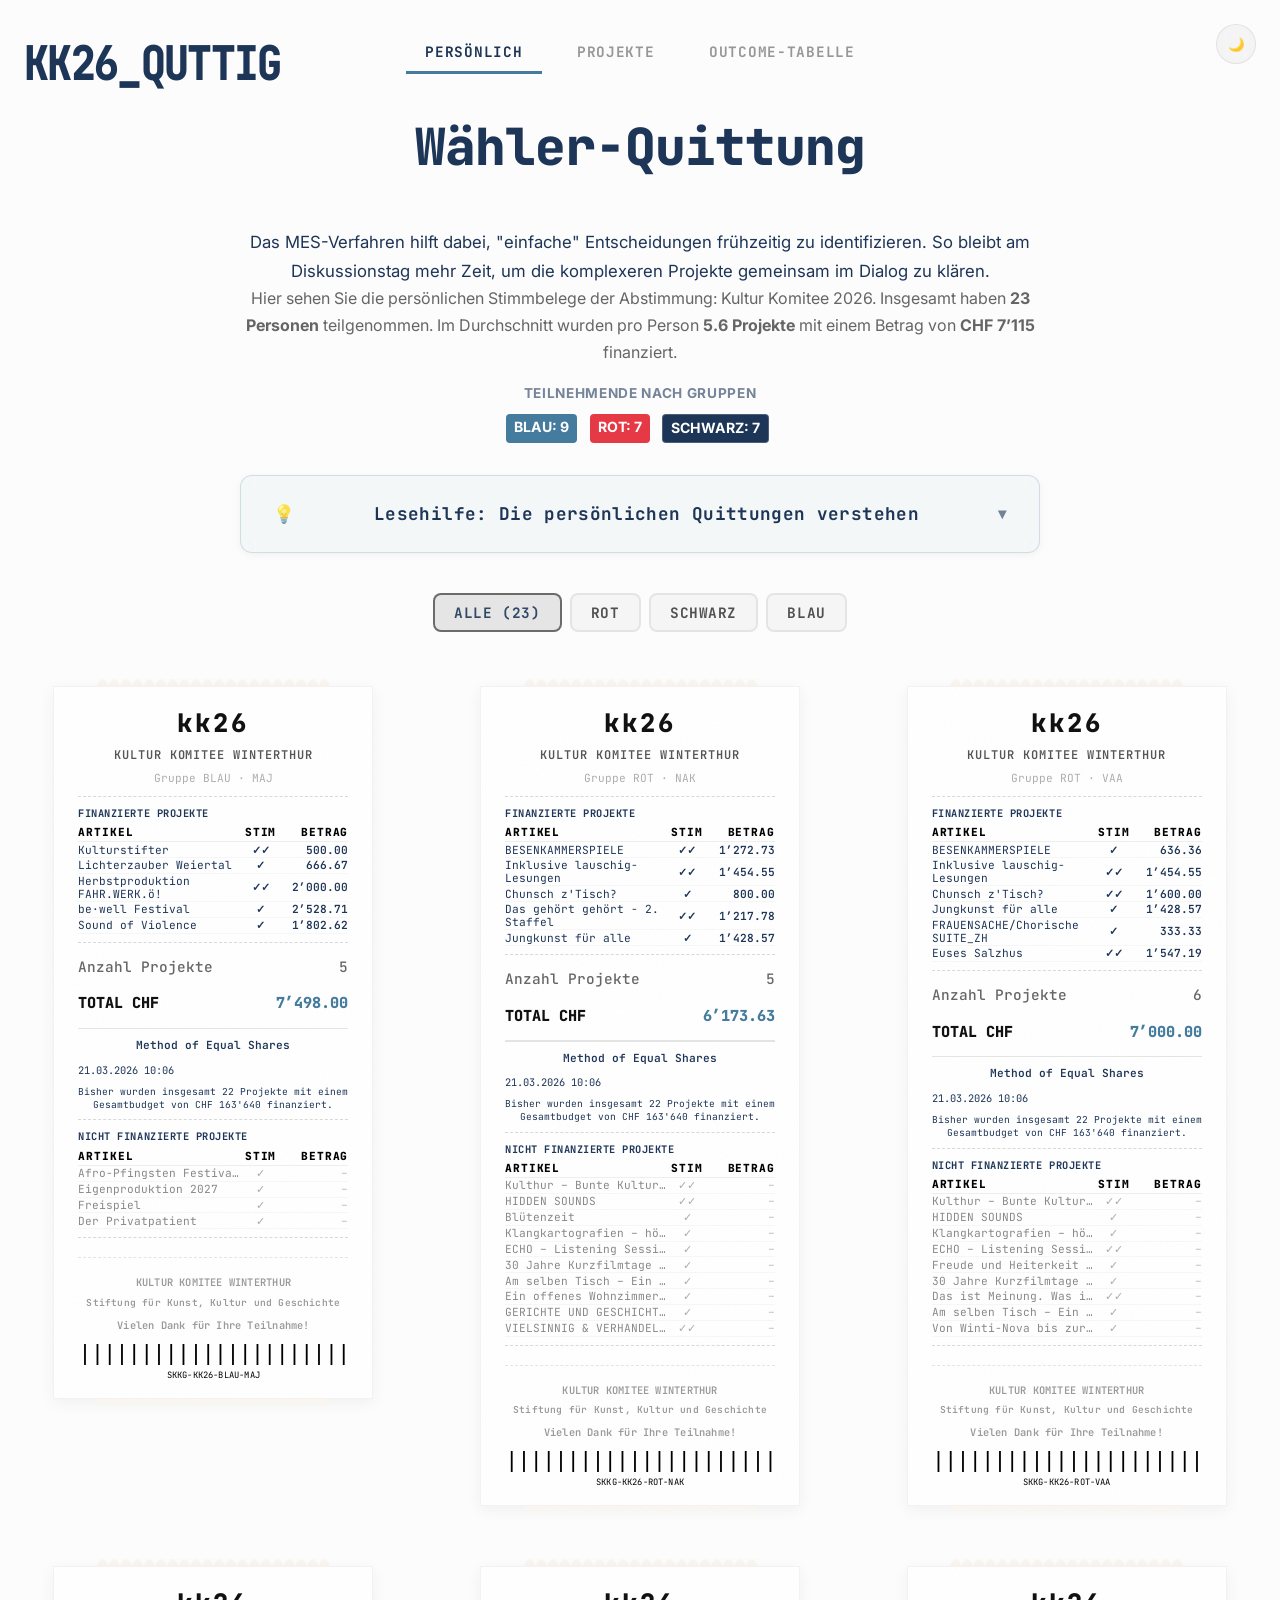
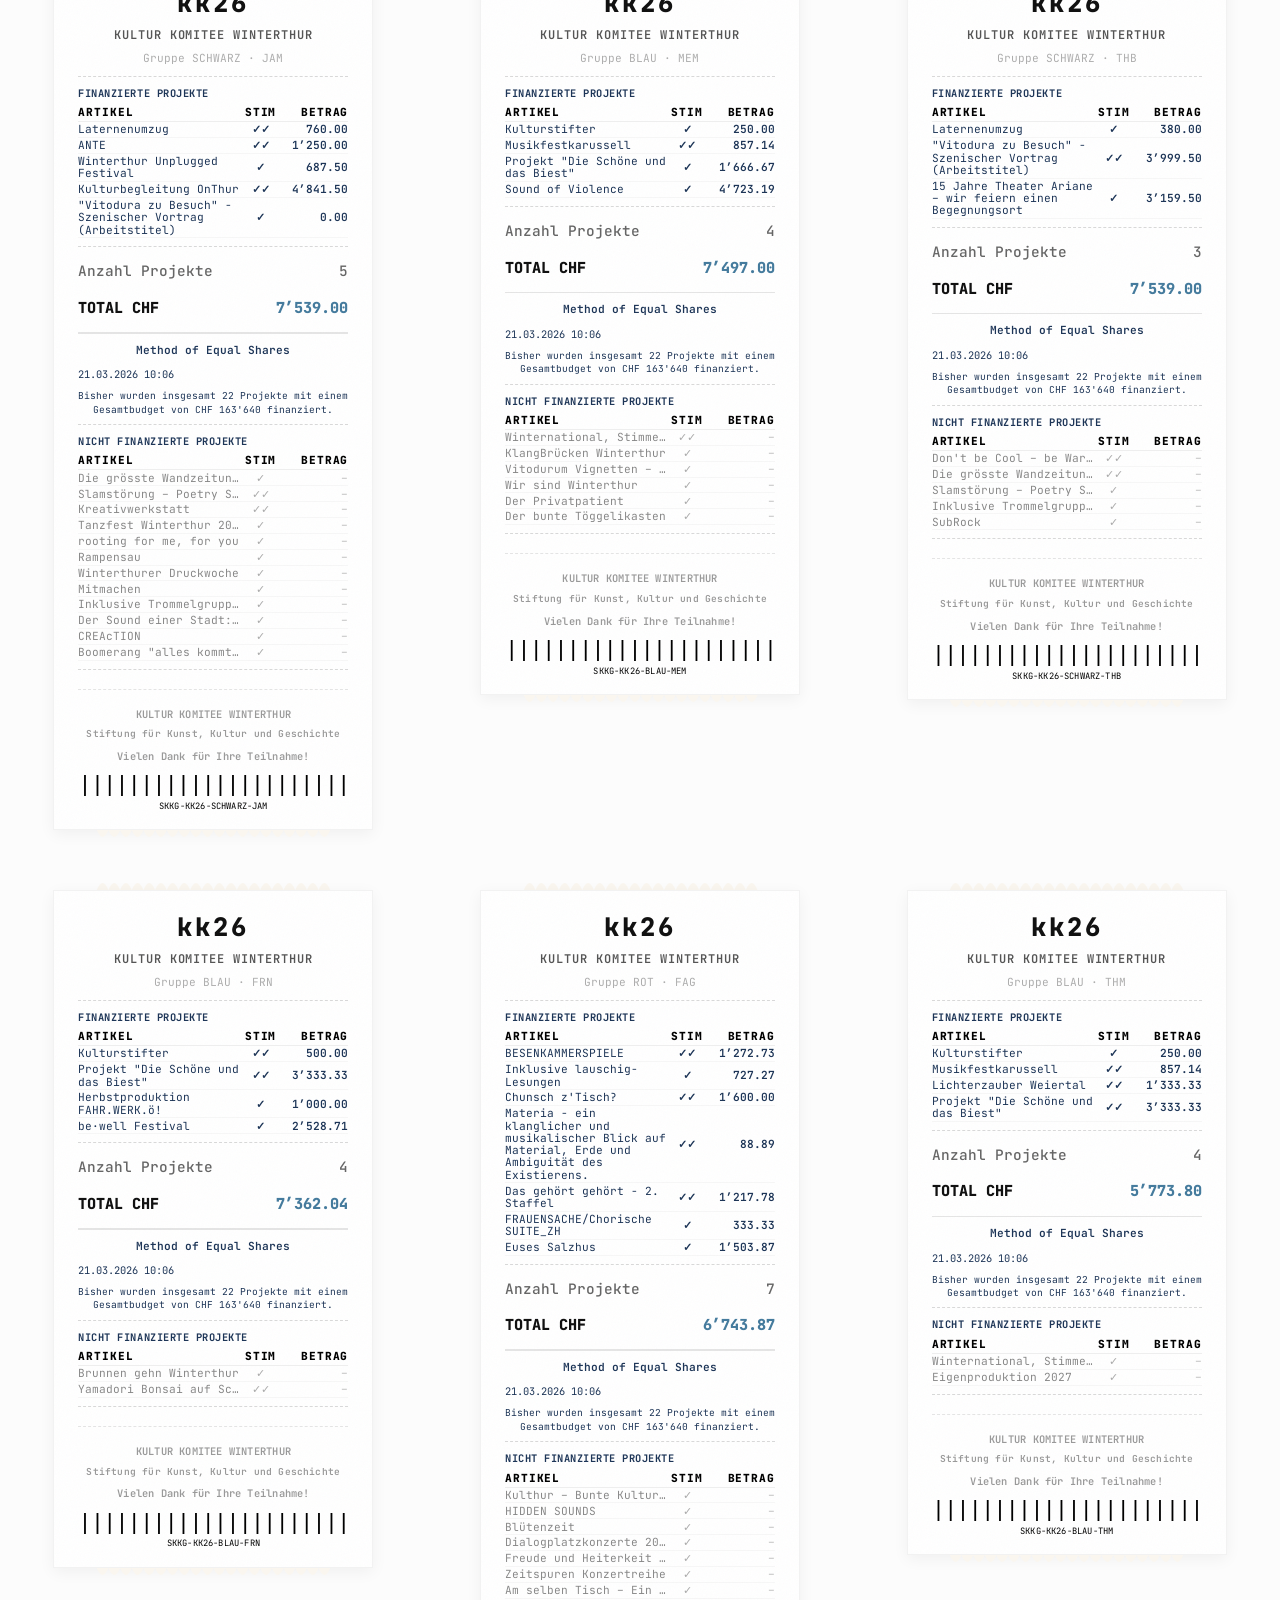
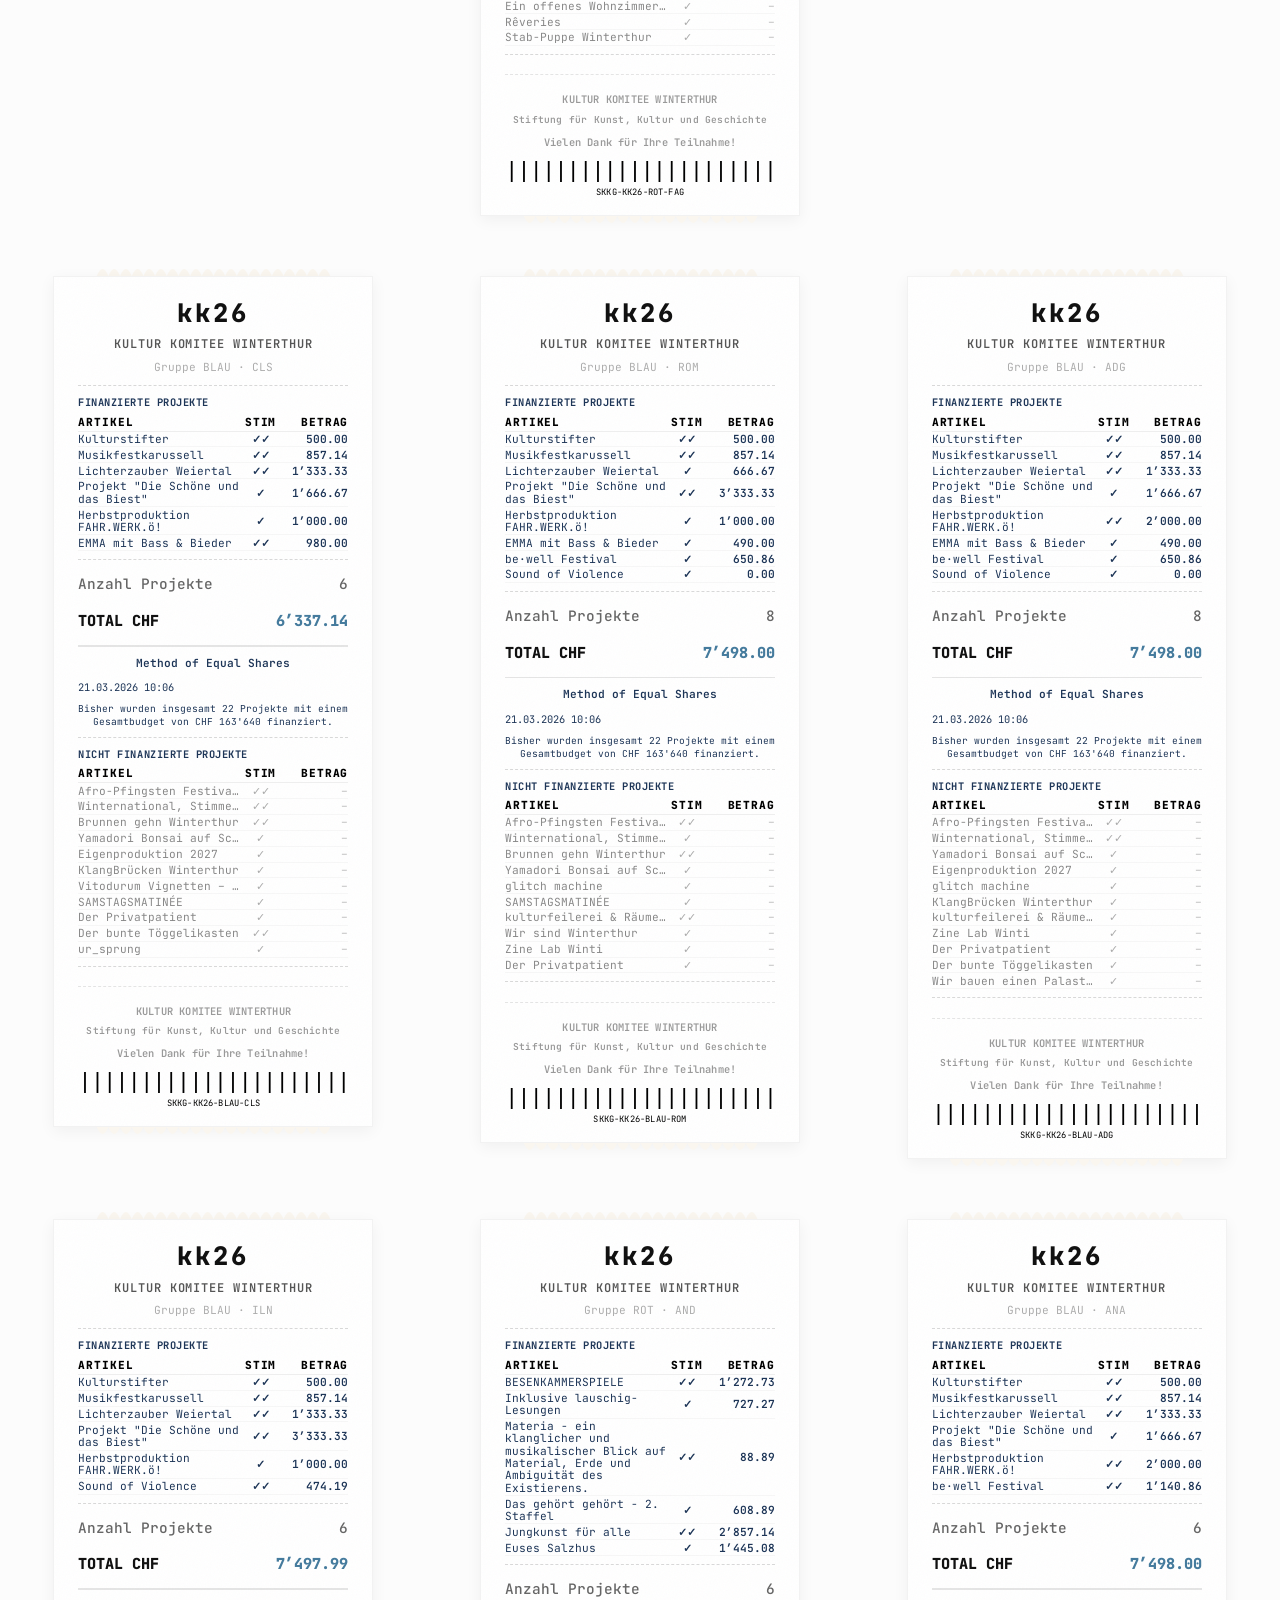
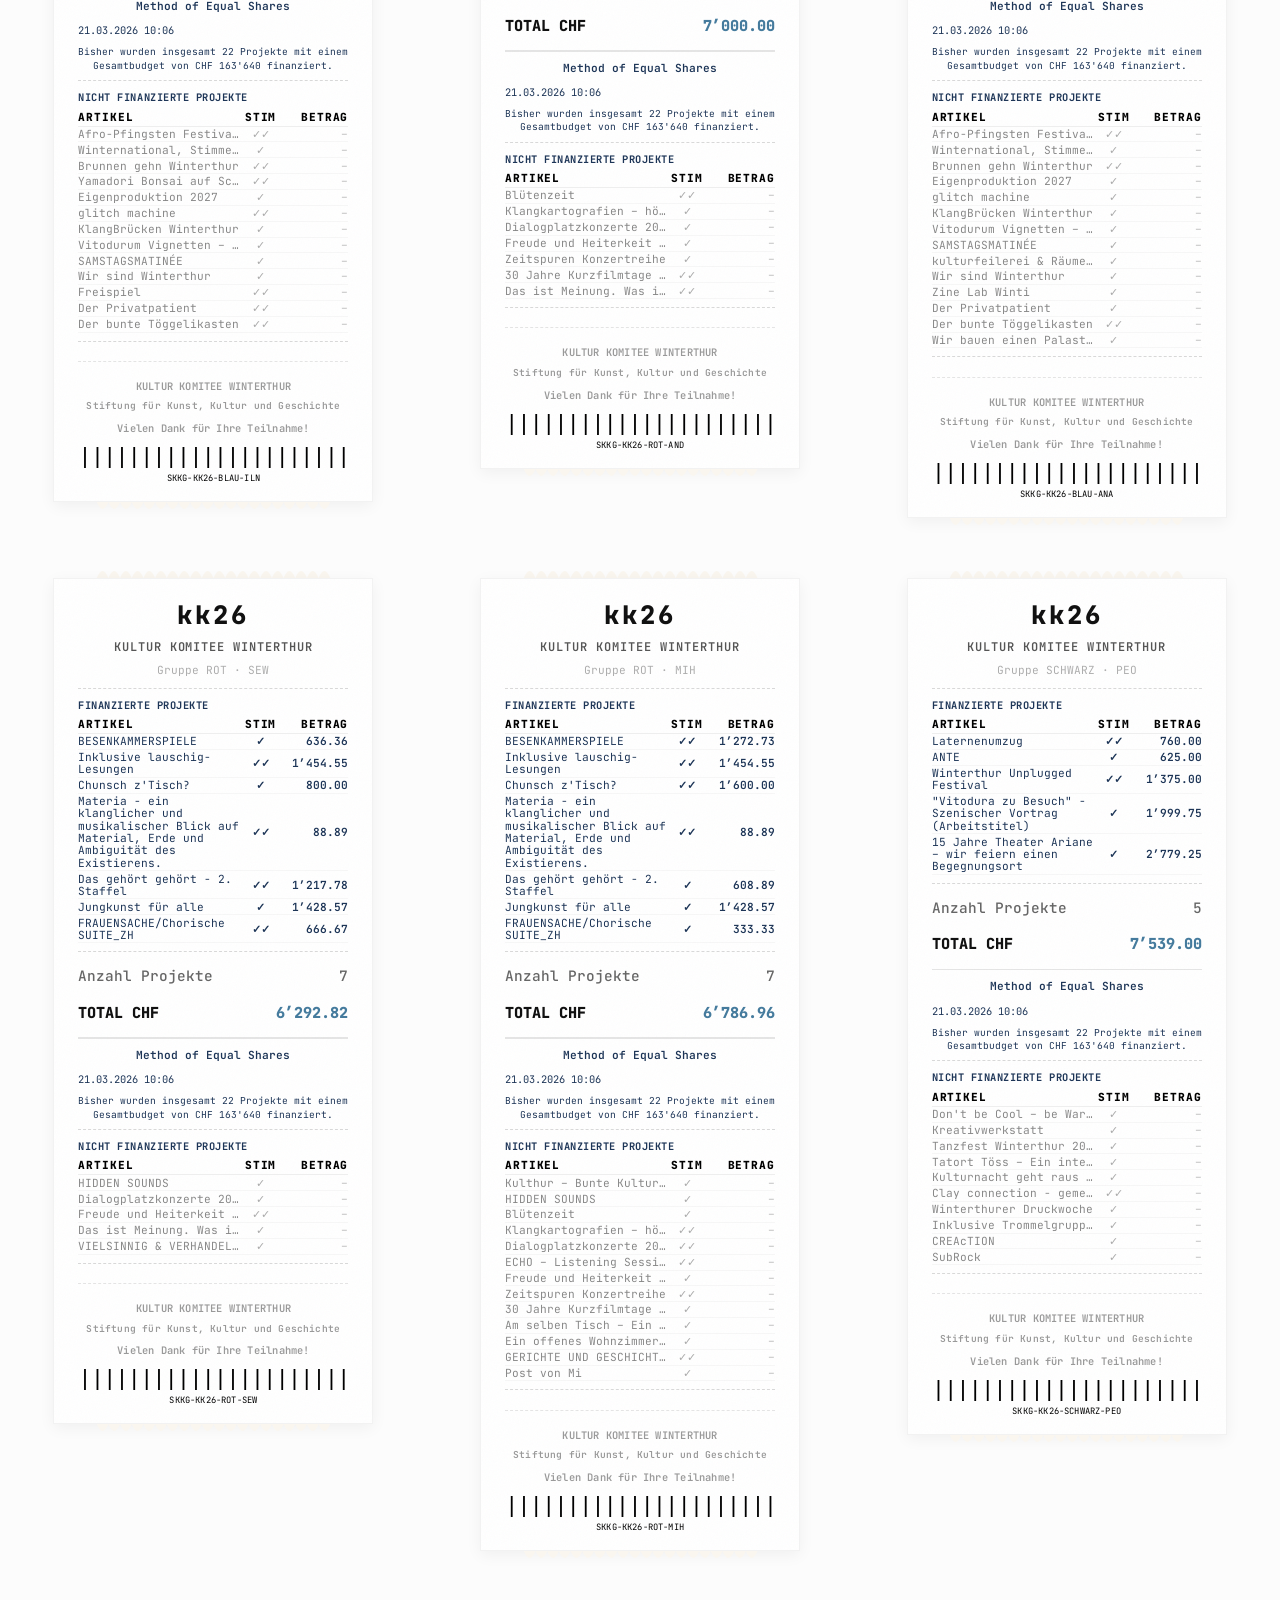
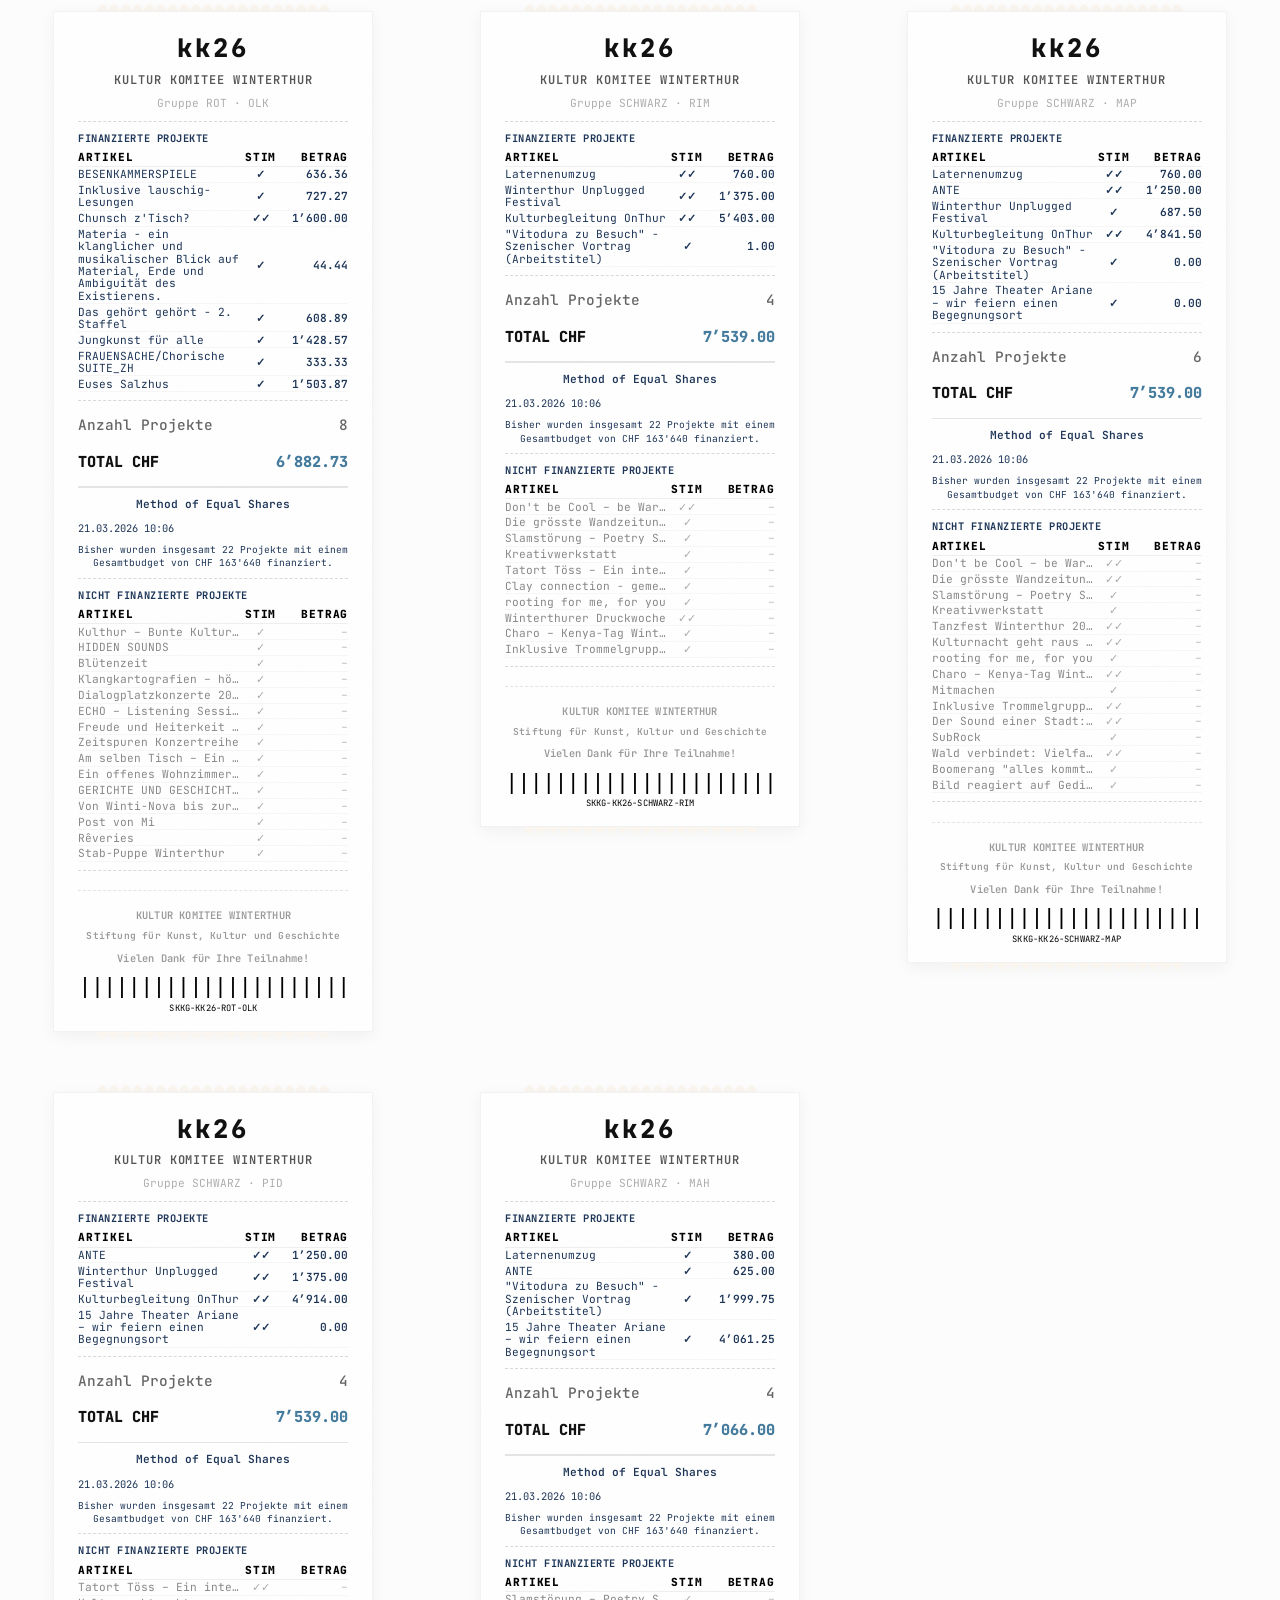
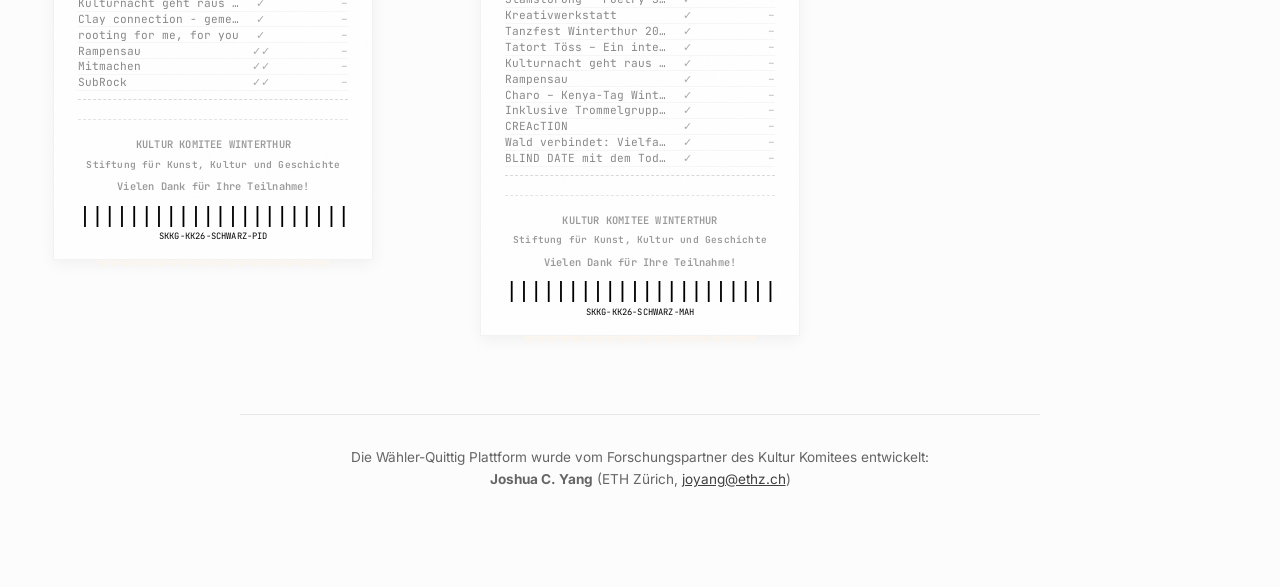
==== commit fd0a44ba: "Refactor project and receipt rendering for improved UI and functionality" ====
--- a/kk26_voting/receipts/index.html
+++ b/kk26_voting/receipts/index.html
@@ -13,7 +13,7 @@
     <link rel="stylesheet" href="css/common.css">
     <script src="js/theme.js"></script>
     <script>initTheme();</script>
-    <script src="js/data.js"></script>
+    <script src="js/data.js?v=20260320-summary-v3"></script>
     <style>
         /* Page-specific styles */
 
@@ -220,103 +220,56 @@
             .intro-section,
             .nav-toggle,
             .theme-toggle {
-                display: none;
+                display: none !important;
+            }
+
+            body {
+                margin: 0;
+                padding: 0;
+                background: white;
             }
 
             .receipts-grid {
                 display: block;
+                margin: 0;
+                padding: 0;
+            }
+
+            .group-column {
+                display: block !important;
             }
 
             .receipt {
+                page-break-before: always;
+                page-break-after: always;
                 page-break-inside: avoid;
-                margin-bottom: var(--spacing-lg);
+                margin: 0 auto;
+                padding: 2cm 0;
+                display: flex;
+                align-items: center;
+                justify-content: center;
+                min-height: 100vh;
+            }
+
+            .receipt:first-child {
+                page-break-before: avoid;
             }
 
             .receipt-body {
-                box-shadow: none;
-                border: 1px solid #ddd;
-            }
-        }
-
-        /* Tooltip Styles */
-        .tooltip {
-            position: absolute;
-            background: #fff;
-            color: #111;
-            padding: 1.2rem;
-            border-radius: 12px;
-            box-shadow: 0 10px 40px rgba(0, 0, 0, 0.15);
-            border: 1px solid #eee;
-            z-index: 9999;
-            opacity: 0;
-            visibility: hidden;
-            transform: translateY(10px);
-            transition: all 0.2s cubic-bezier(0.175, 0.885, 0.32, 1.275);
-            pointer-events: none;
-            width: 380px;
-            font-family: 'Inter', sans-serif;
-        }
-
-        .tooltip.show {
-            opacity: 1;
-            visibility: visible;
-            transform: translateY(0);
-        }
-
-        body.dark-mode .tooltip {
-            background: #1d3557;
-            color: #f1faee;
-            border-color: rgba(255, 255, 255, 0.1);
-            box-shadow: 0 10px 40px rgba(0, 0, 0, 0.3);
-        }
-
-        .tooltip-title {
-            font-family: 'JetBrains Mono', monospace;
-            font-weight: 800;
-            font-size: var(--fs-sm);
-            margin-bottom: 0.8rem;
-            padding-bottom: 0.6rem;
-            border-bottom: 1px dashed #eee;
-            line-height: 1.3;
-        }
-
-        body.dark-mode .tooltip-title {
-            border-color: rgba(241, 250, 238, 0.2);
-            color: #f1faee;
-        }
-
-        .tooltip-stat {
-            display: flex;
-            justify-content: space-between;
-            font-size: var(--fs-sm);
-            margin-bottom: 0.4rem;
-            color: #666;
-        }
-
-        body.dark-mode .tooltip-stat {
-            color: rgba(241, 250, 238, 0.6);
-        }
-
-        .tooltip-stat strong {
-            color: #111;
-            font-weight: 700;
-        }
-
-        body.dark-mode .tooltip-stat strong {
-            color: #f1faee;
-        }
+                box-shadow: 0 3px 10px rgba(0, 0, 0, 0.08) !important;
+                border: 1px solid rgba(29, 53, 87, 0.16) !important;
+                background: white !important;
+            }
+
+            .receipt-edge {
+                display: none !important;
+            }
+        }
+
     </style>
-    <script>
-        (function () {
-            const savedTheme = localStorage.getItem('theme') || 'dark';
-            if (savedTheme === 'light') {
-                document.documentElement.classList.add('light-mode');
-            }
-        })();
-    </script>
 </head>
 
-<body class="dark-mode">
+<body>
     <button class="theme-toggle" onclick="toggleTheme()" title="Design umschalten">
         <span class="icon-moon">🌙</span>
         <span class="icon-sun" style="display: none;">☀️</span>
@@ -325,7 +278,6 @@
         <a href="index.html" class="nav-link active">Persönlich</a>
         <a href="projects.html" class="nav-link">Projekte</a>
         <a href="outcomes.html" class="nav-link">Outcome-Tabelle</a>
-        <a href="personal_report.html" class="nav-link">Druckansicht</a>
     </nav>
     <div class="page-header">
         <div class="brand-logo">KK26_Quttig</div>
@@ -398,7 +350,6 @@
         <!-- Receipts will be rendered here -->
     </div>
 
-    <div id="quick-tooltip" class="tooltip"></div>
     <footer
         style="text-align: center; margin: 4rem auto 2rem; padding: 2rem; border-top: 1px solid var(--filter-border); max-width: 800px; color: var(--text-dim); font-size: 0.85rem; line-height: 1.6;">
         <p>Die Wähler-Quittig Plattform wurde vom Forschungspartner des Kultur Komitees entwickelt:<br><strong>Joshua C.
@@ -408,4 +359,4 @@
     <script src="script.js"></script>
 </body>
 
-</html>+</html>
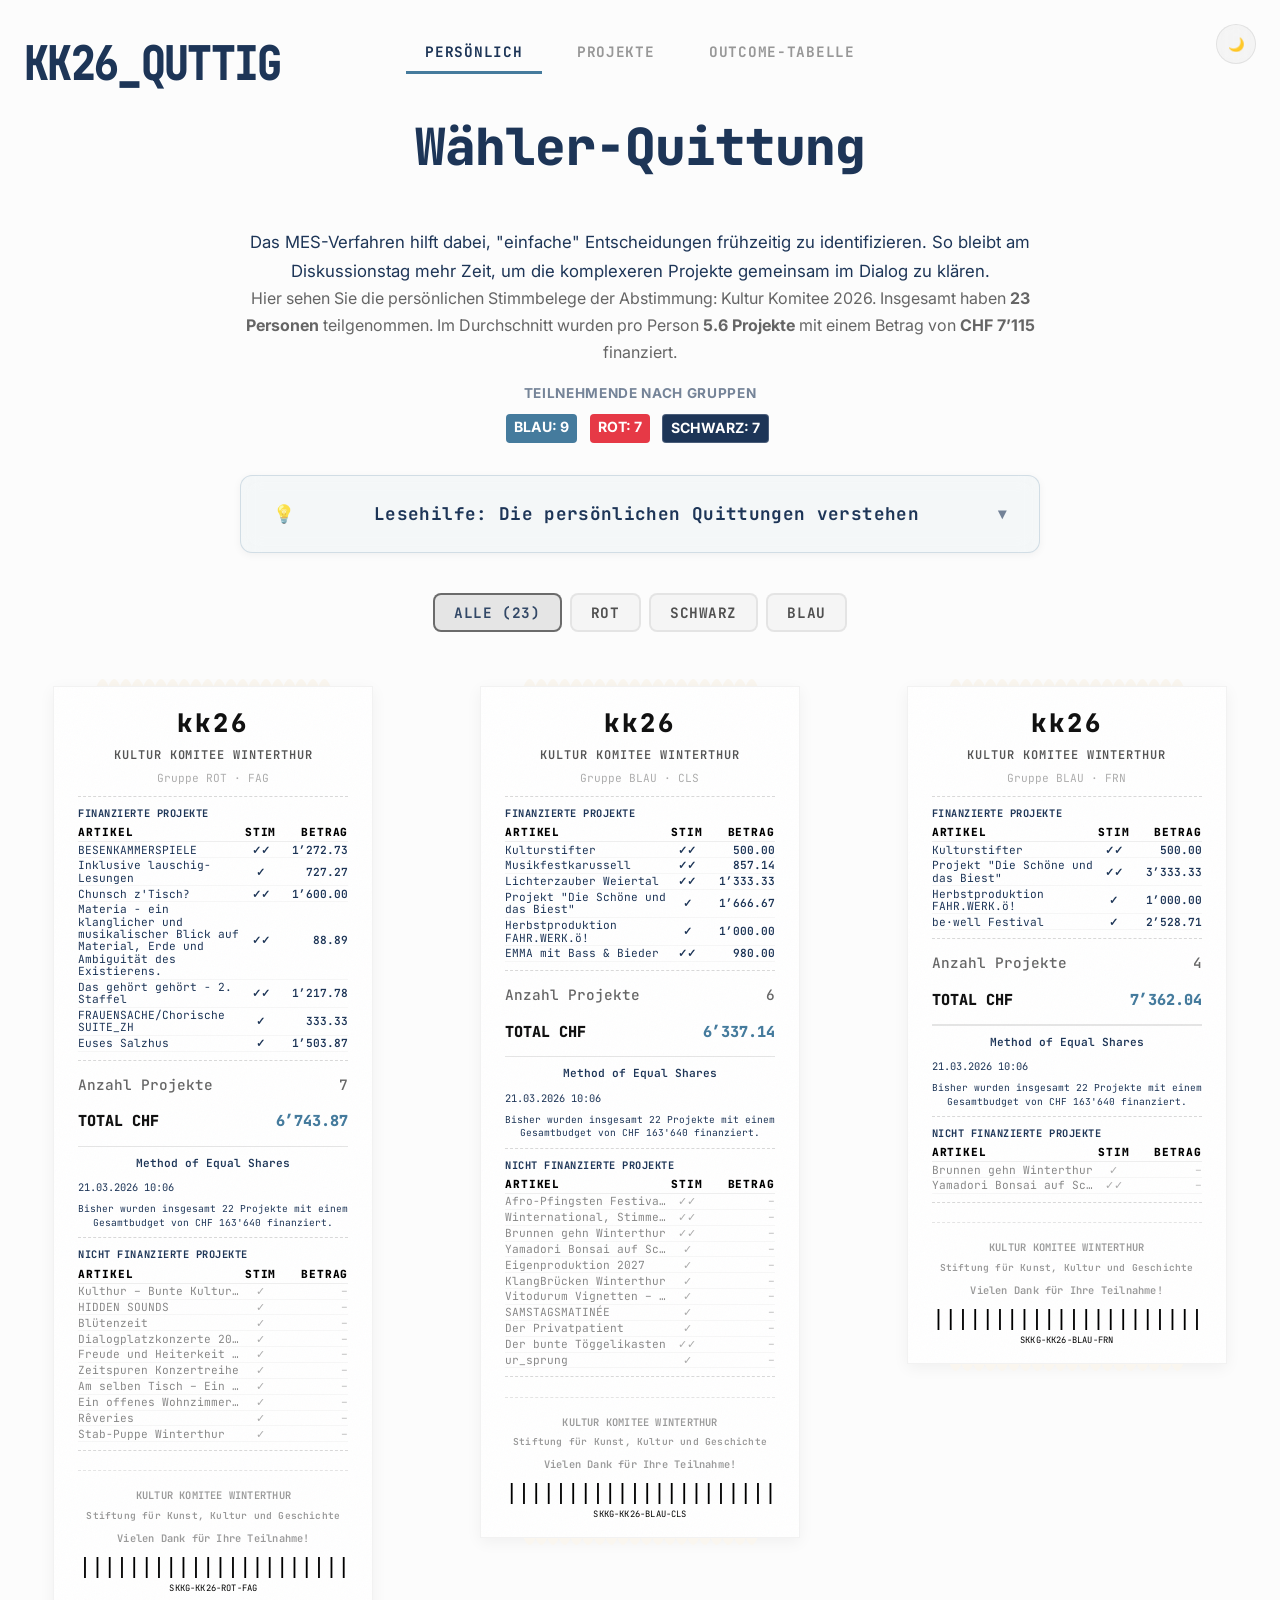
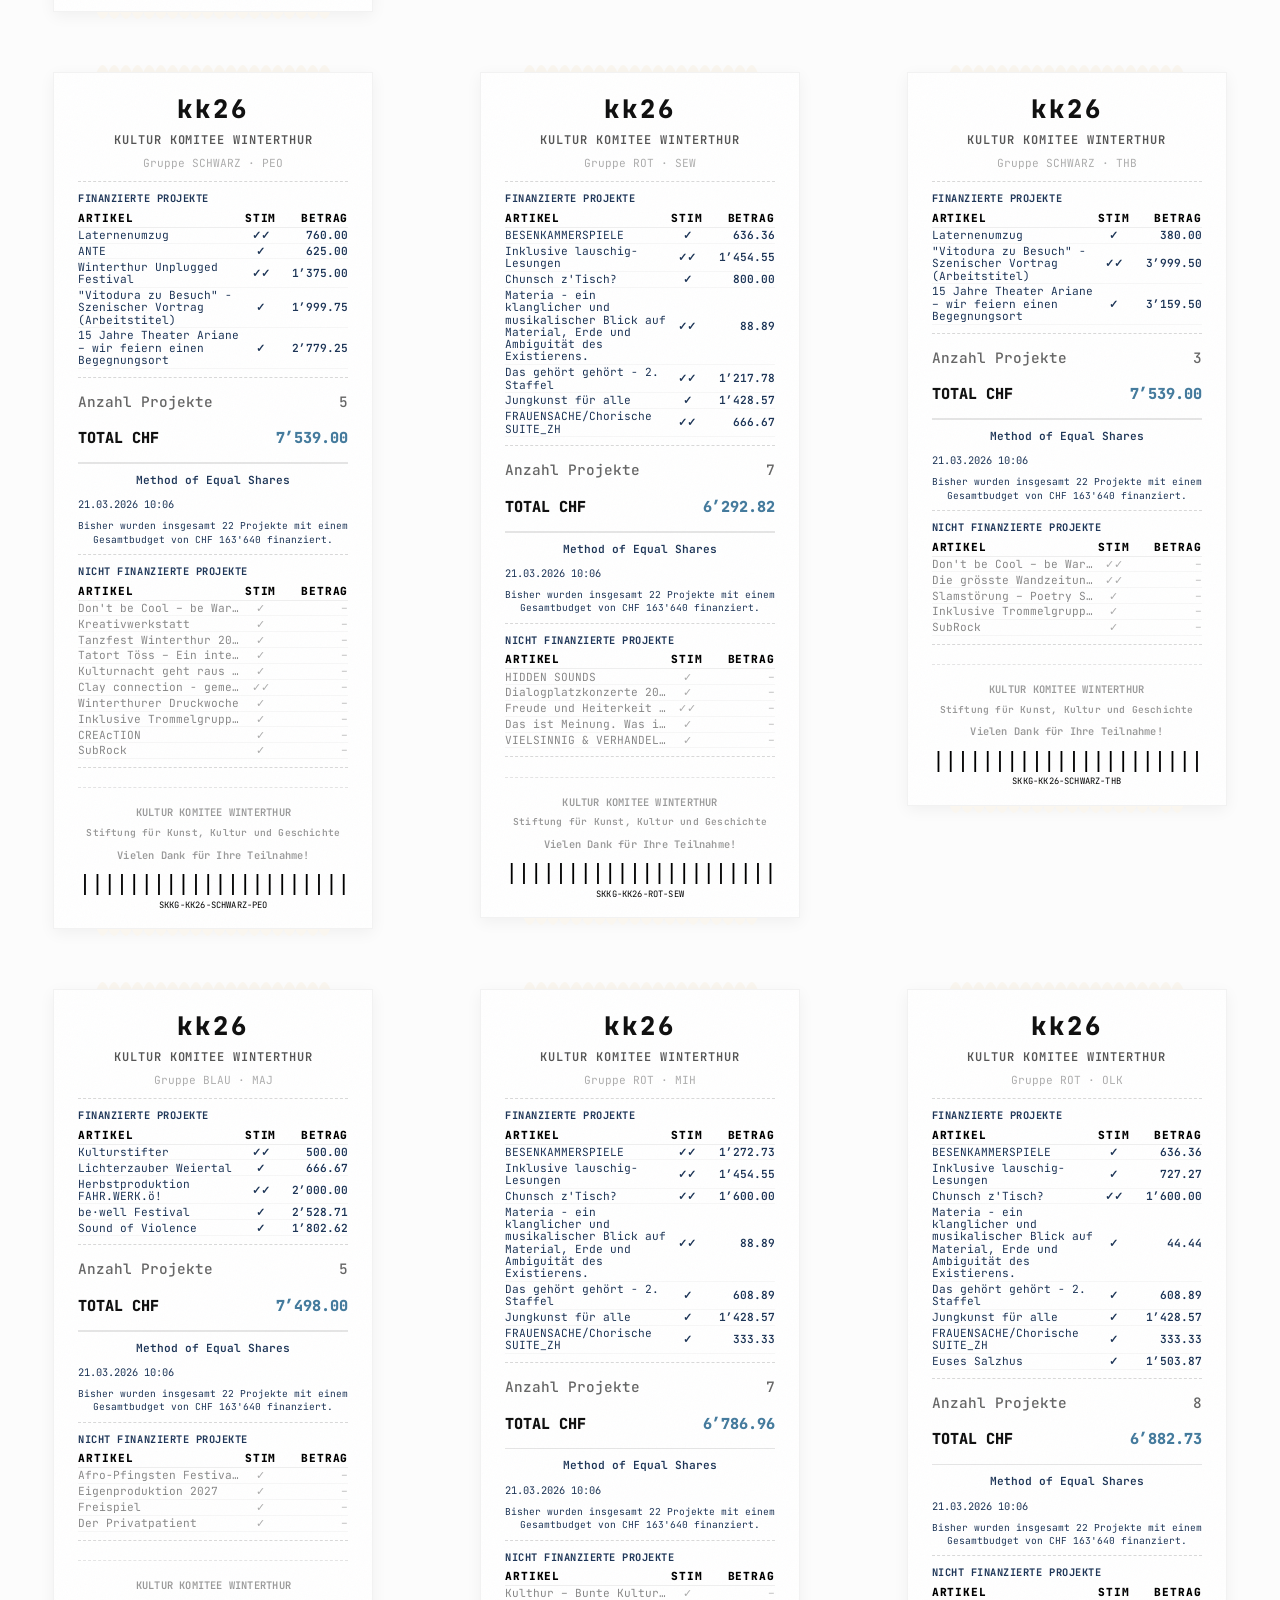
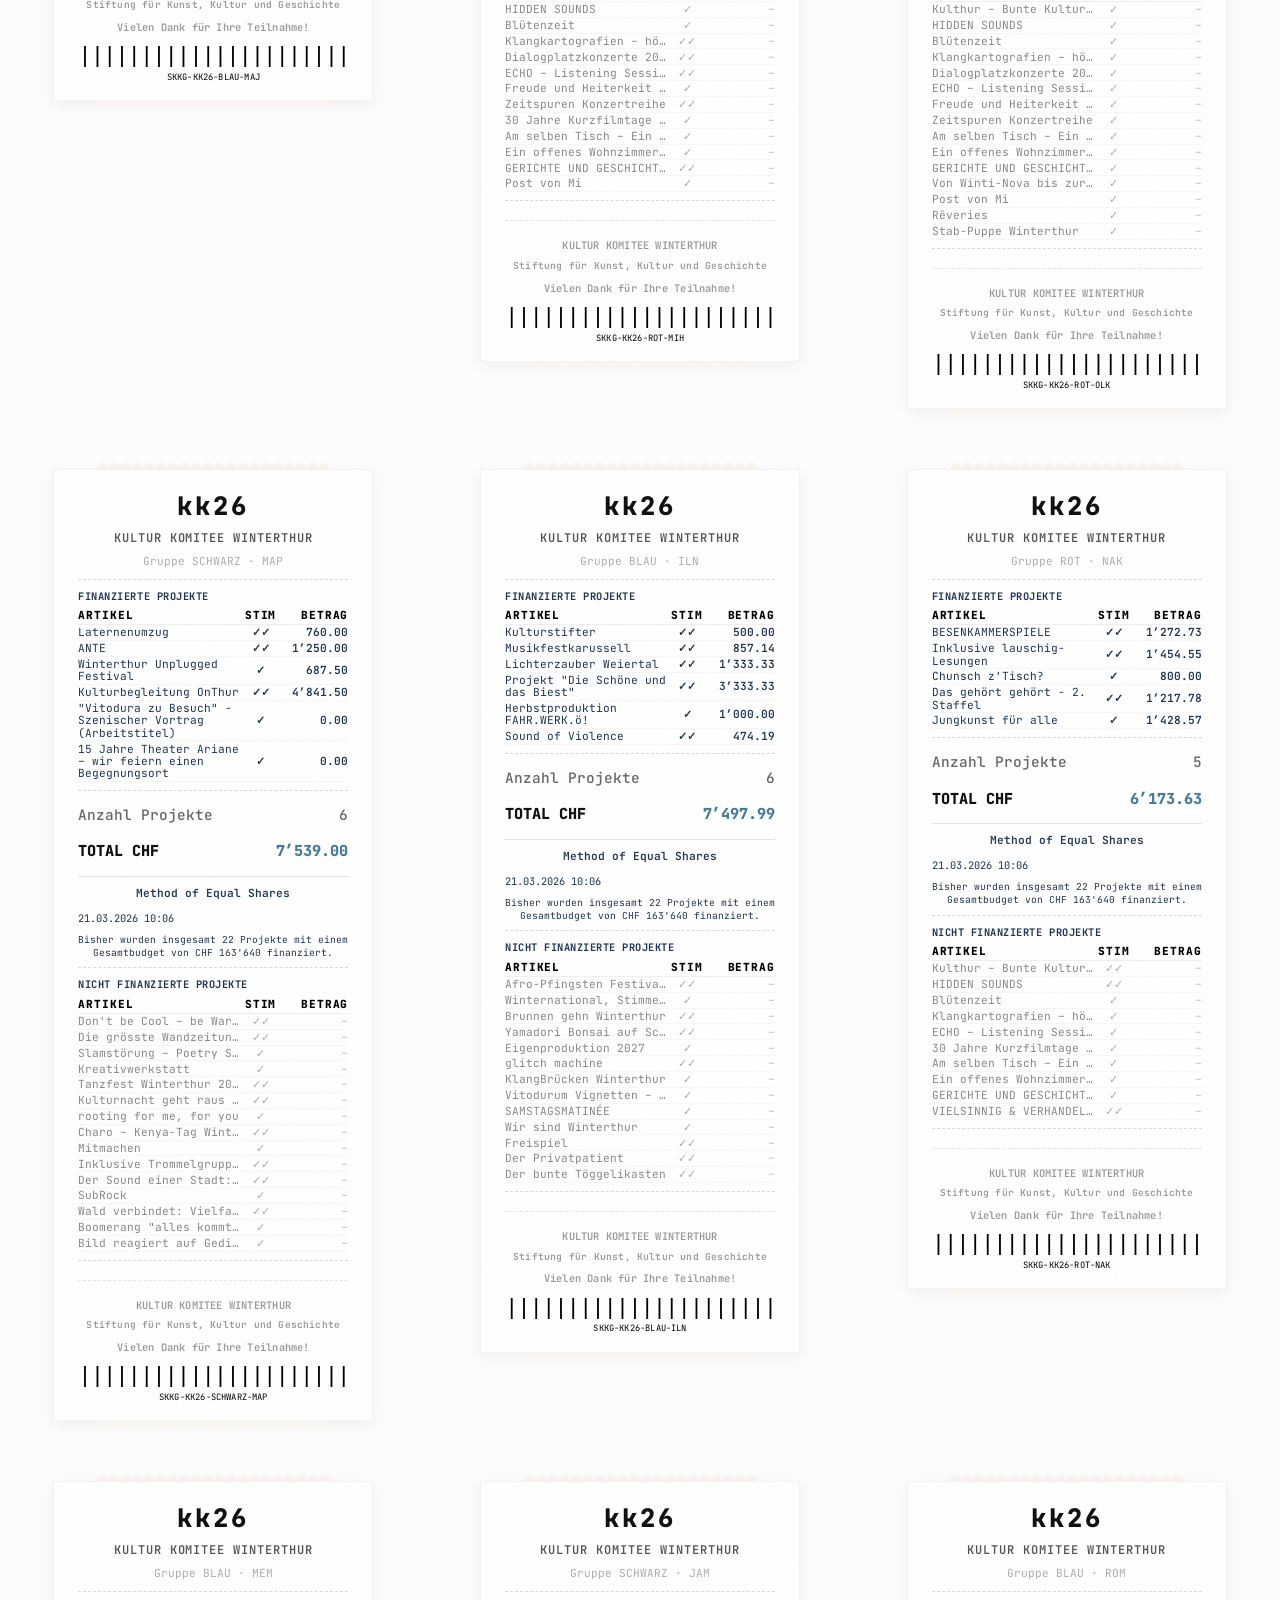
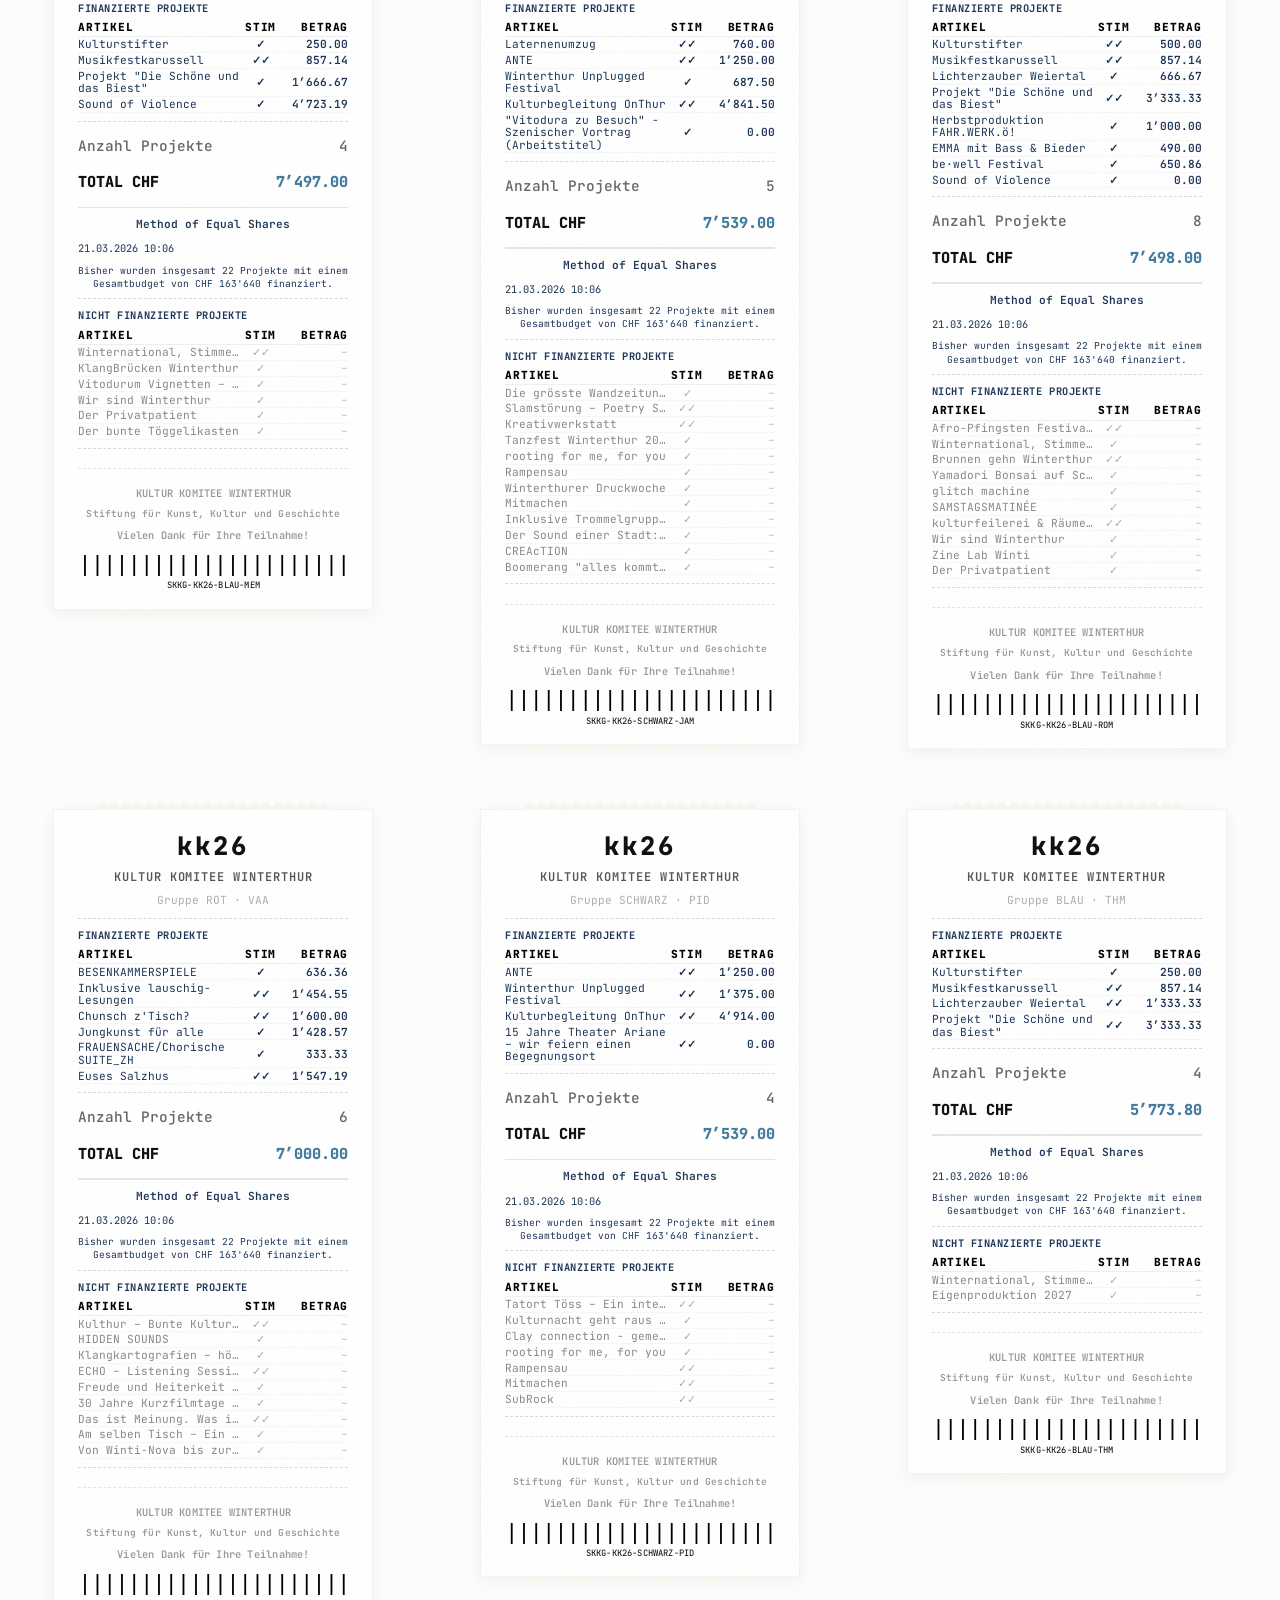
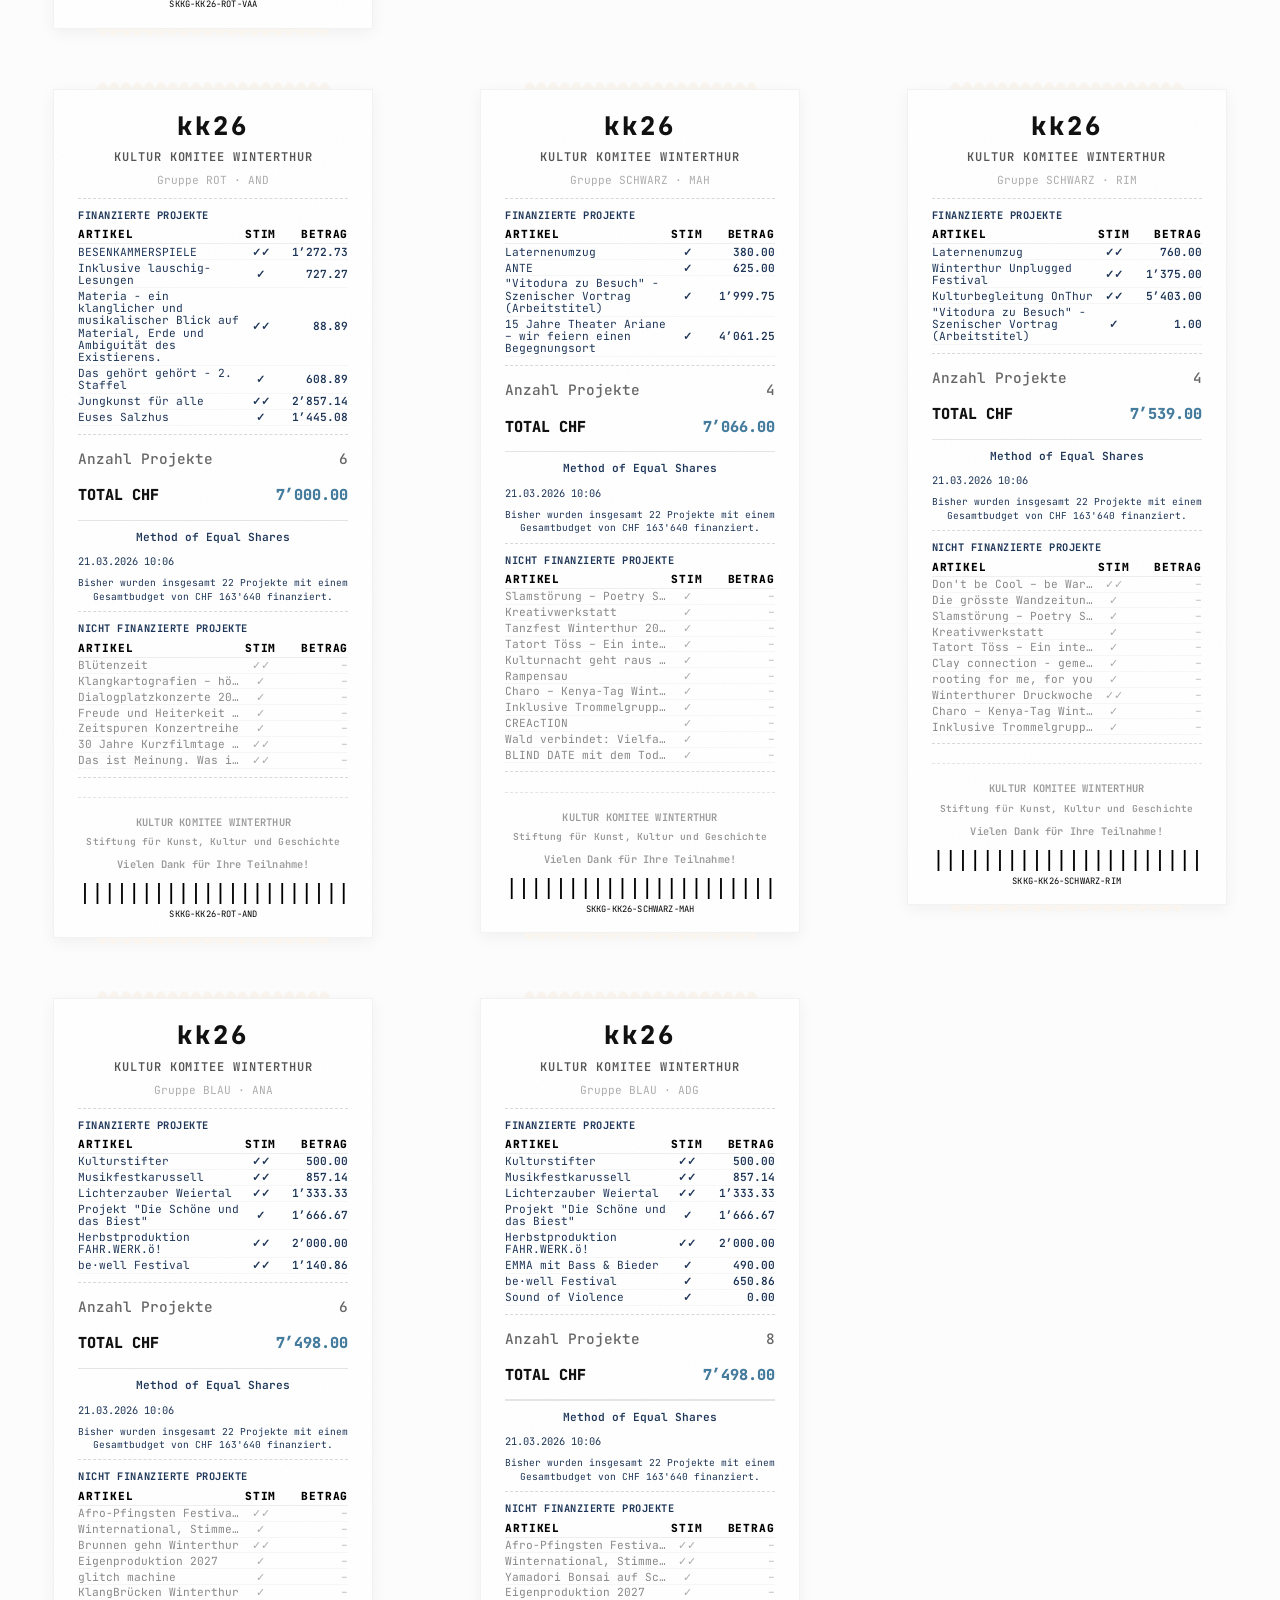
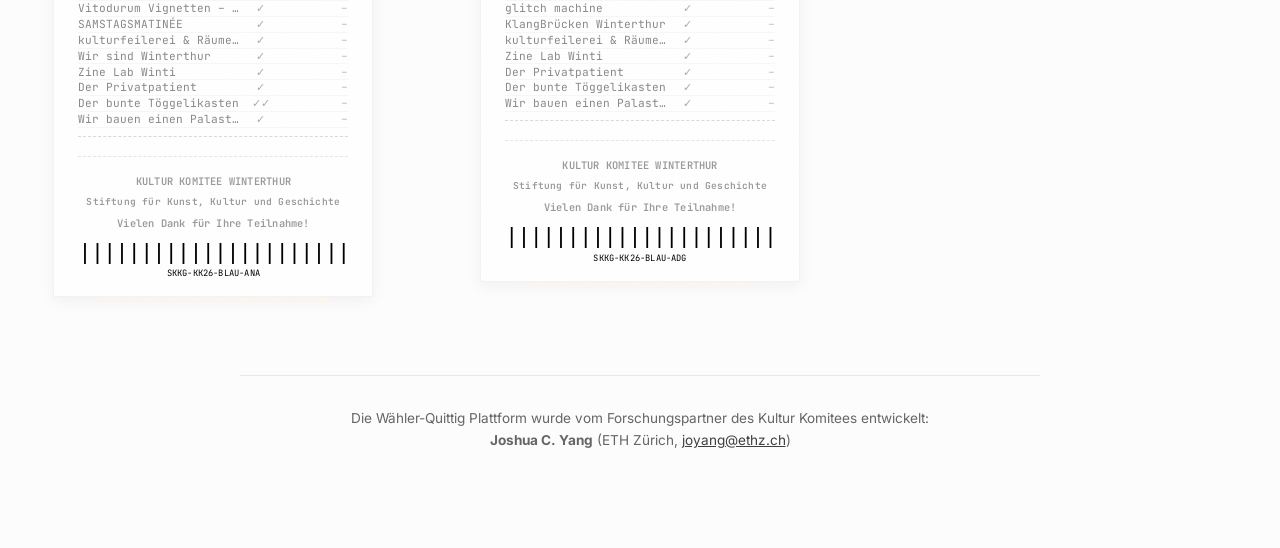
==== commit dbdbd32c: "Enhance print styles and layout adjustments for receipts and outcomes" ====
--- a/kk26_voting/receipts/index.html
+++ b/kk26_voting/receipts/index.html
@@ -214,6 +214,10 @@
         }
 
         @media print {
+            * {
+                -webkit-print-color-adjust: exact !important;
+                print-color-adjust: exact !important;
+            }
 
             .page-header,
             .filter-bar,
@@ -226,17 +230,19 @@
             body {
                 margin: 0;
                 padding: 0;
-                background: white;
+                background: white !important;
             }
 
             .receipts-grid {
                 display: block;
                 margin: 0;
                 padding: 0;
+                background: white !important;
             }
 
             .group-column {
                 display: block !important;
+                background: white !important;
             }
 
             .receipt {
@@ -249,6 +255,10 @@
                 align-items: center;
                 justify-content: center;
                 min-height: 100vh;
+                background: white !important;
+                transform: none !important;
+                filter: none !important;
+                box-shadow: none !important;
             }
 
             .receipt:first-child {
@@ -256,13 +266,23 @@
             }
 
             .receipt-body {
-                box-shadow: 0 3px 10px rgba(0, 0, 0, 0.08) !important;
+                box-shadow: none !important;
                 border: 1px solid rgba(29, 53, 87, 0.16) !important;
                 background: white !important;
+                background-image: none !important;
+                filter: none !important;
+            }
+
+            .receipt-body::before {
+                content: none !important;
+                background-image: none !important;
             }
 
             .receipt-edge {
                 display: none !important;
+                background: white !important;
+                mask: none !important;
+                -webkit-mask: none !important;
             }
         }
 
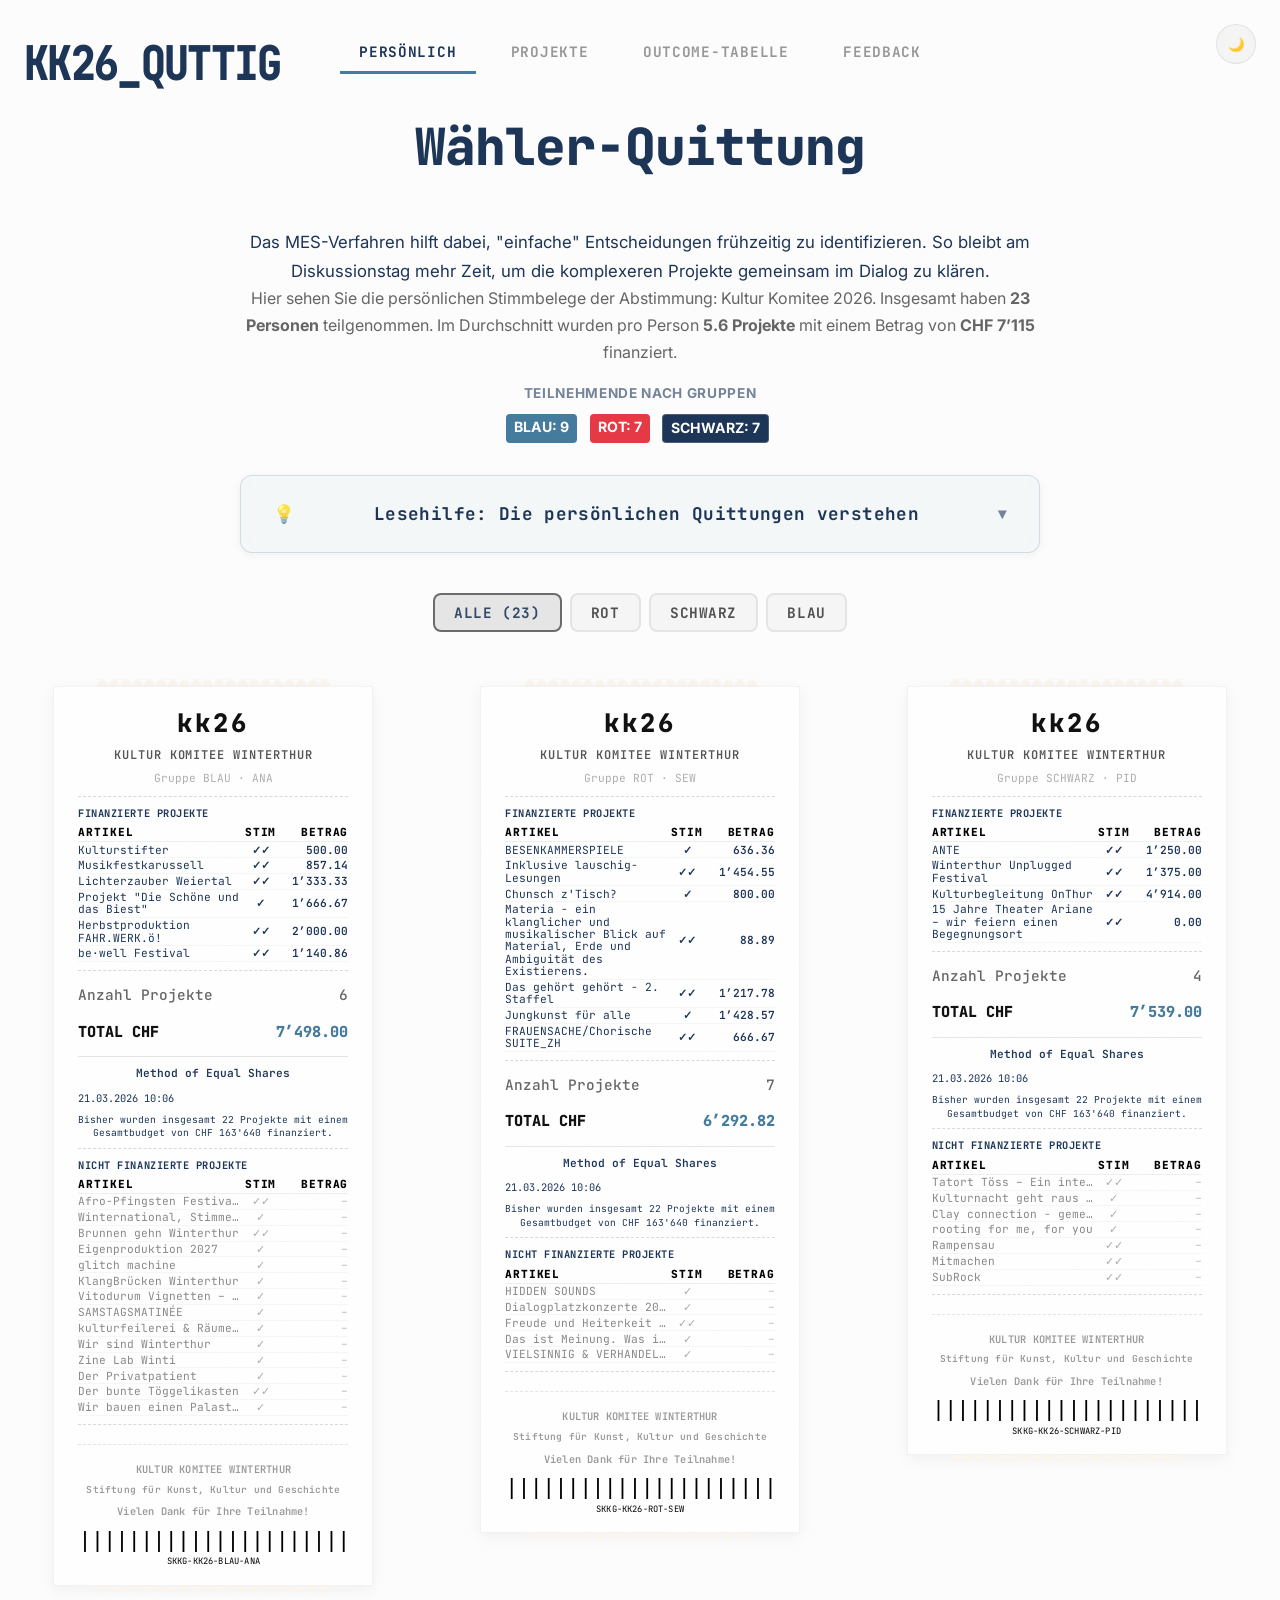
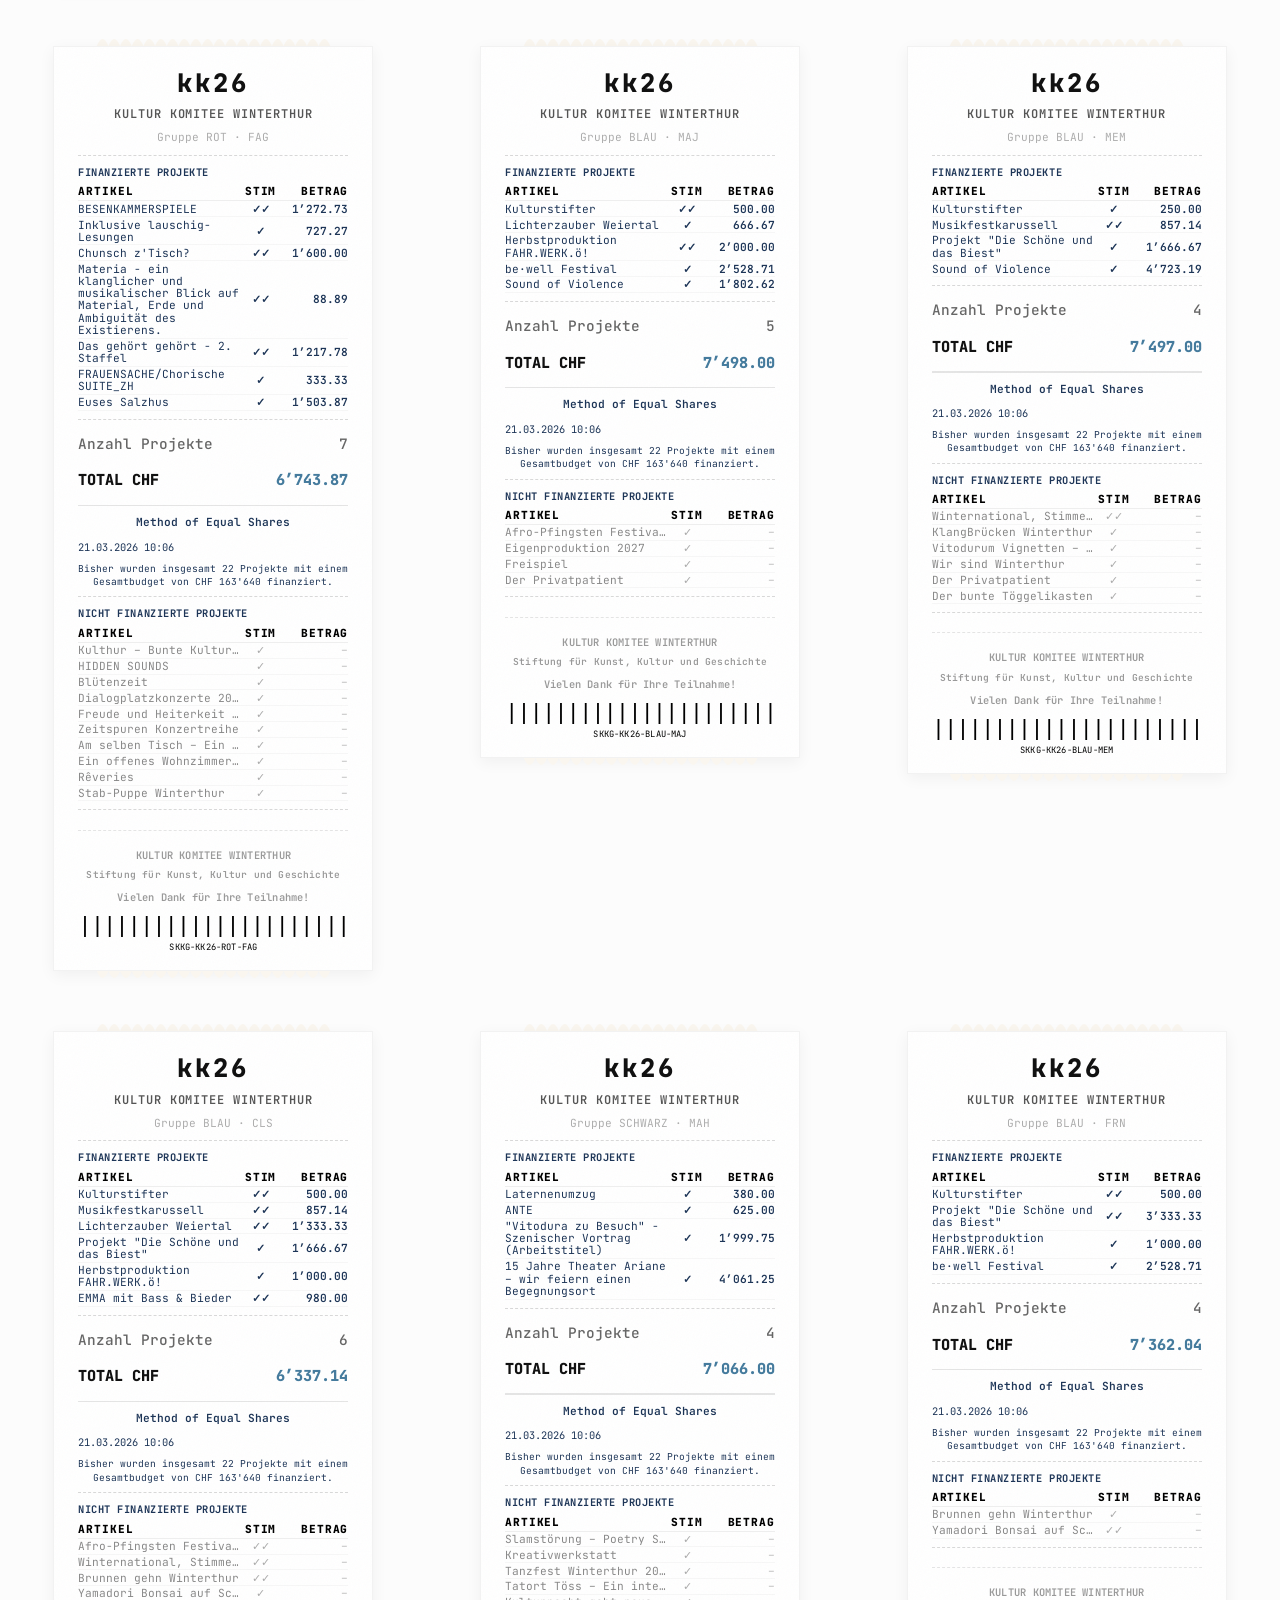
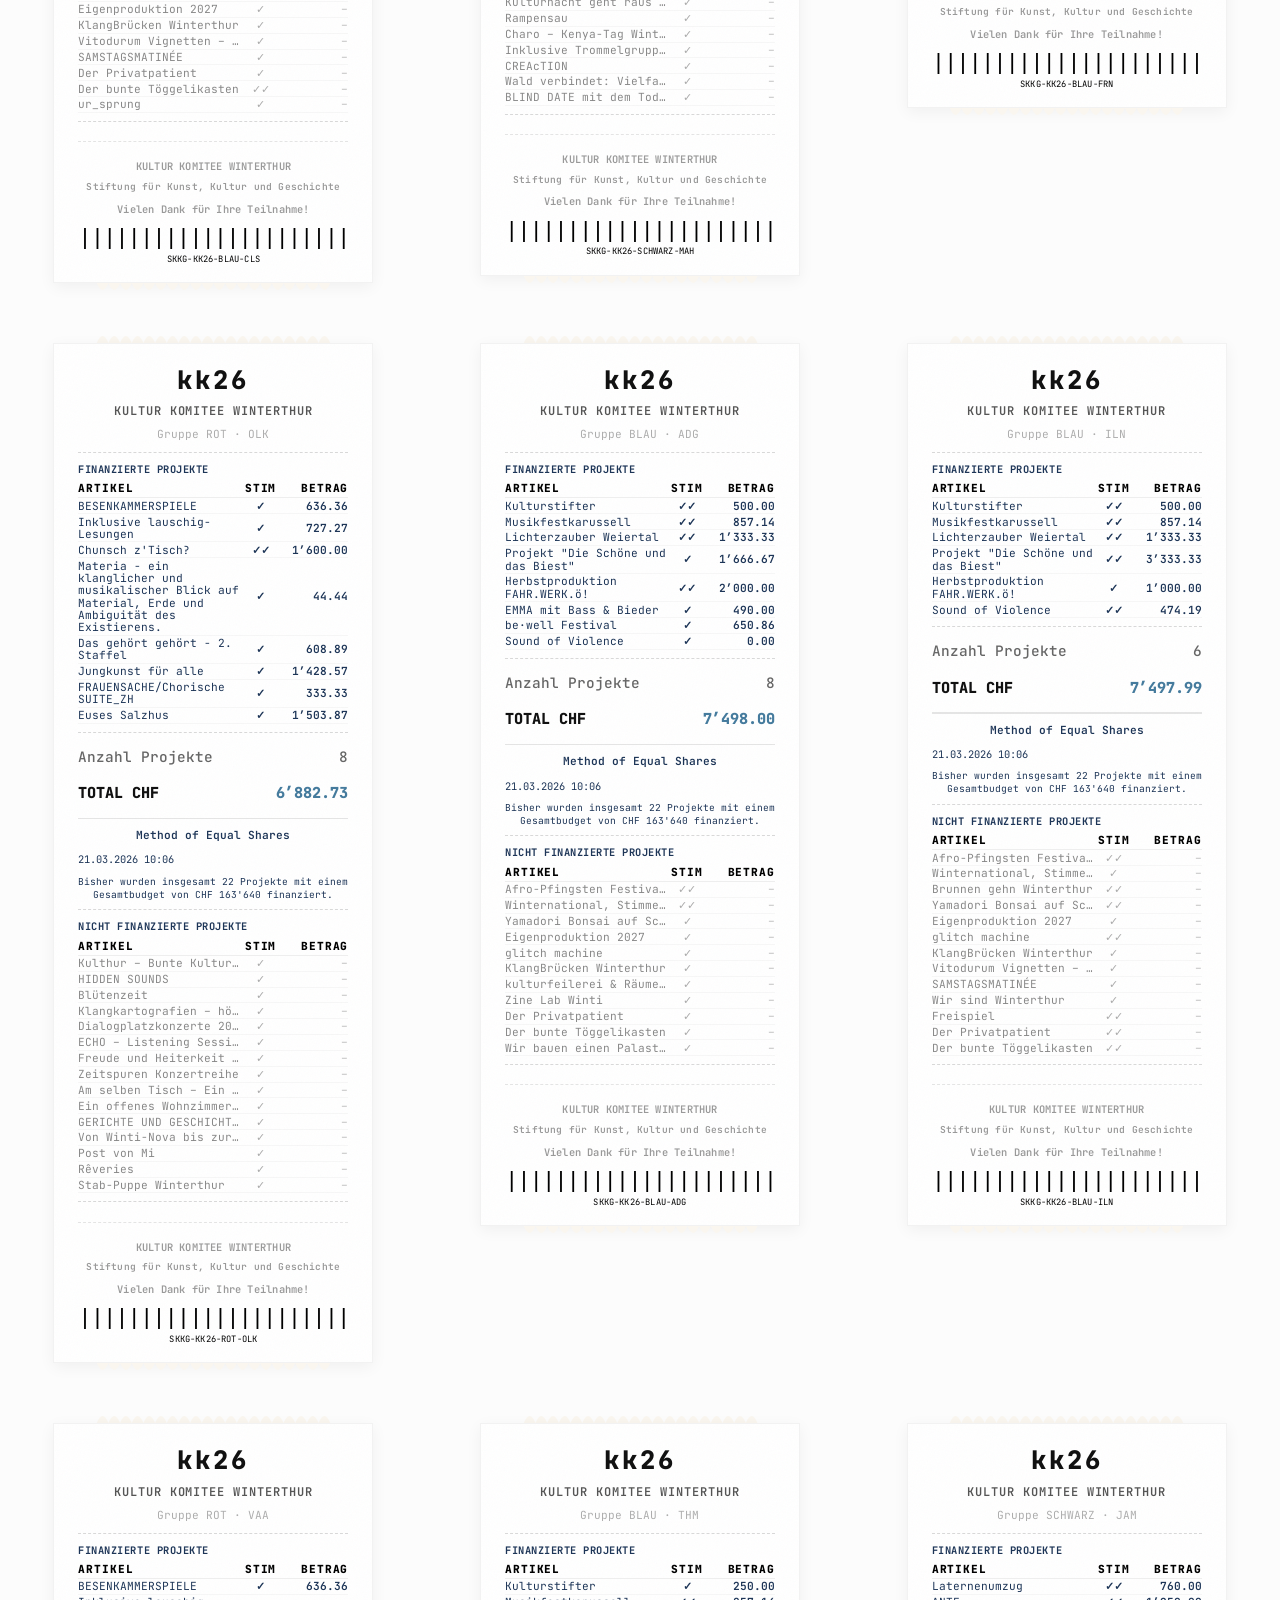
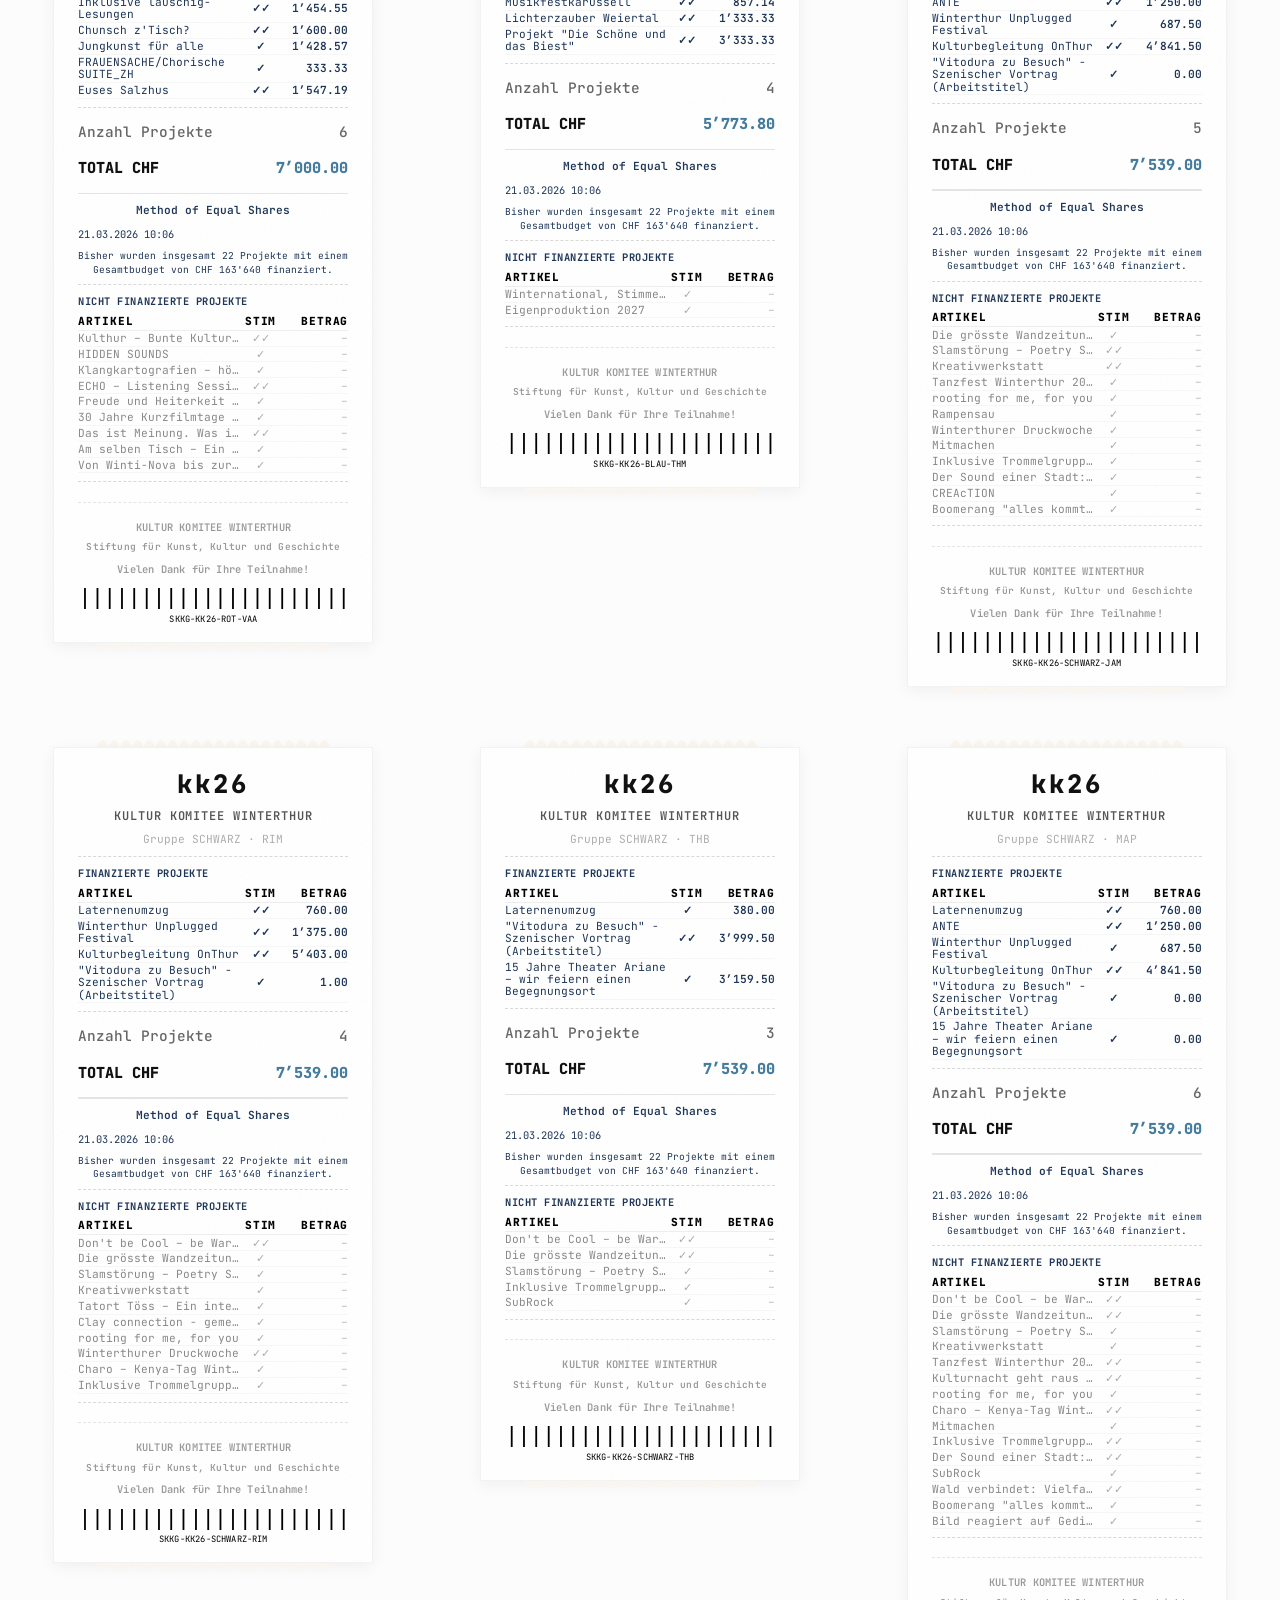
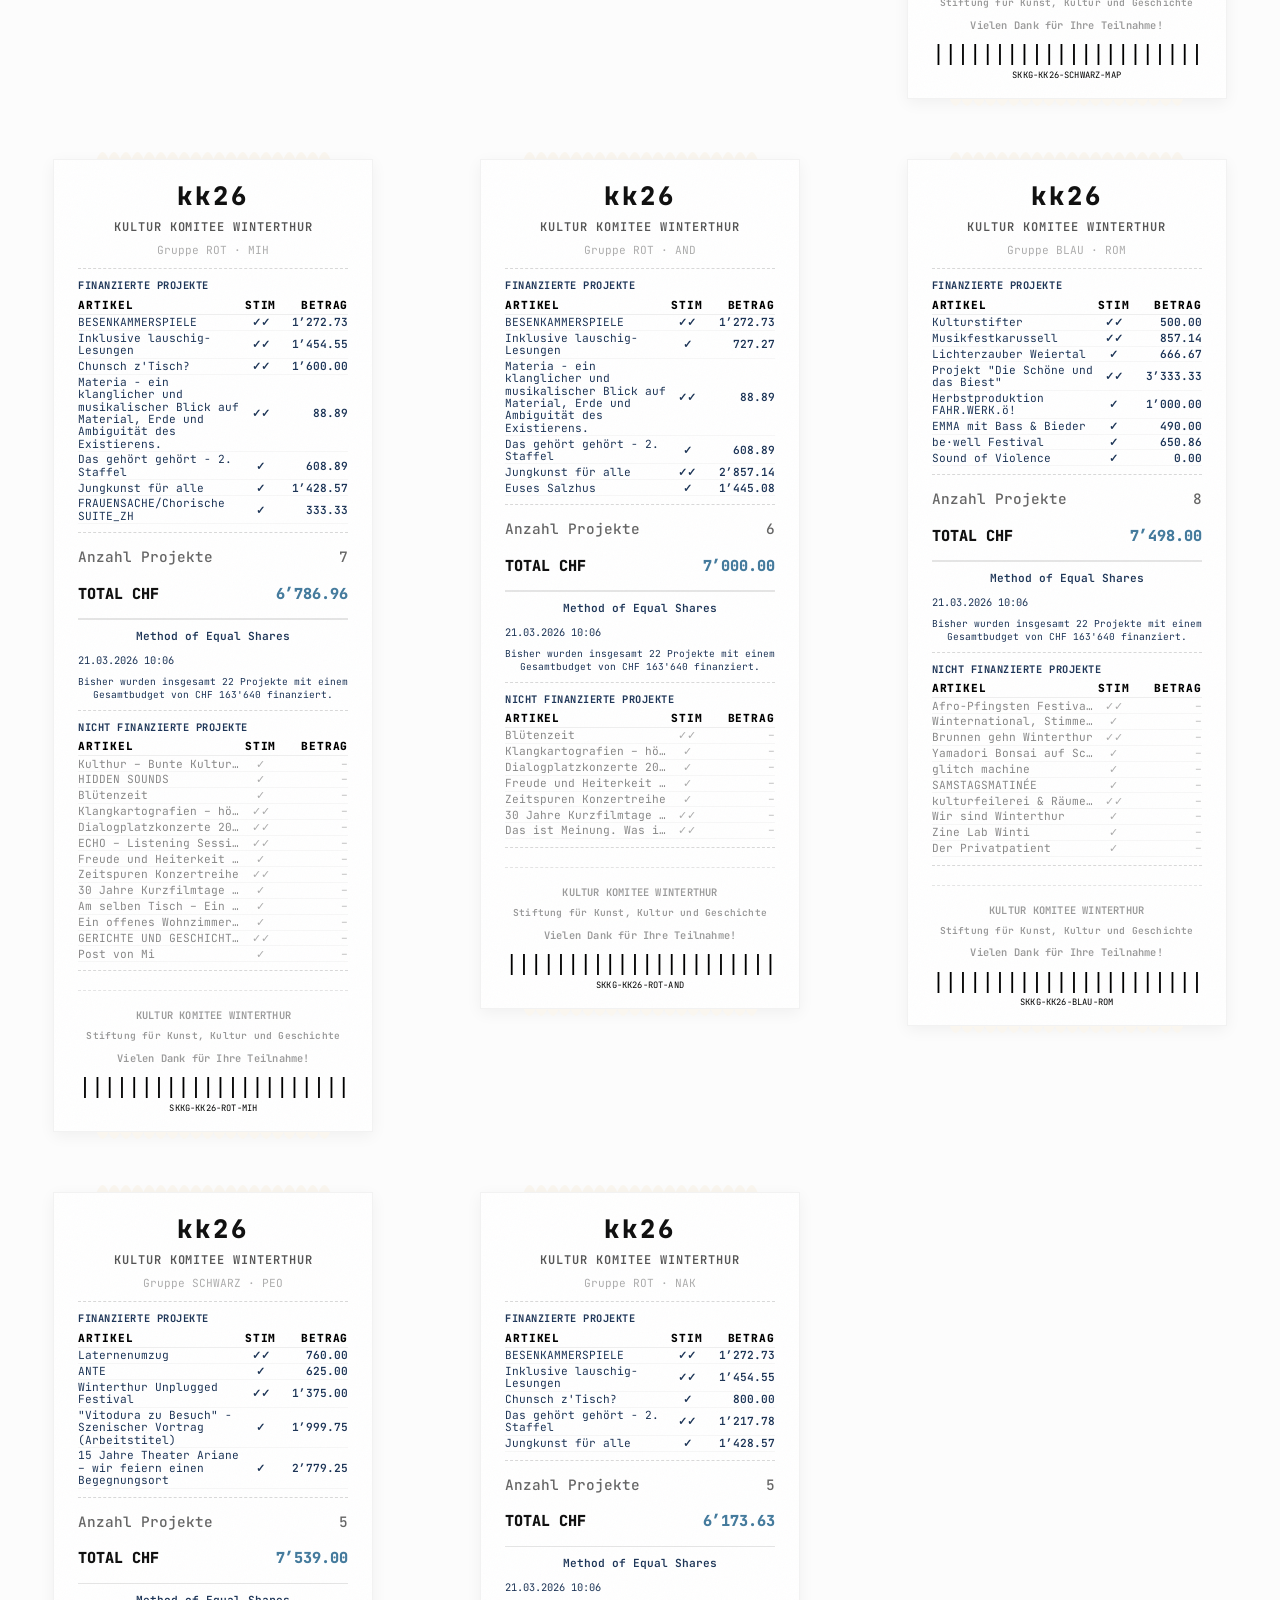
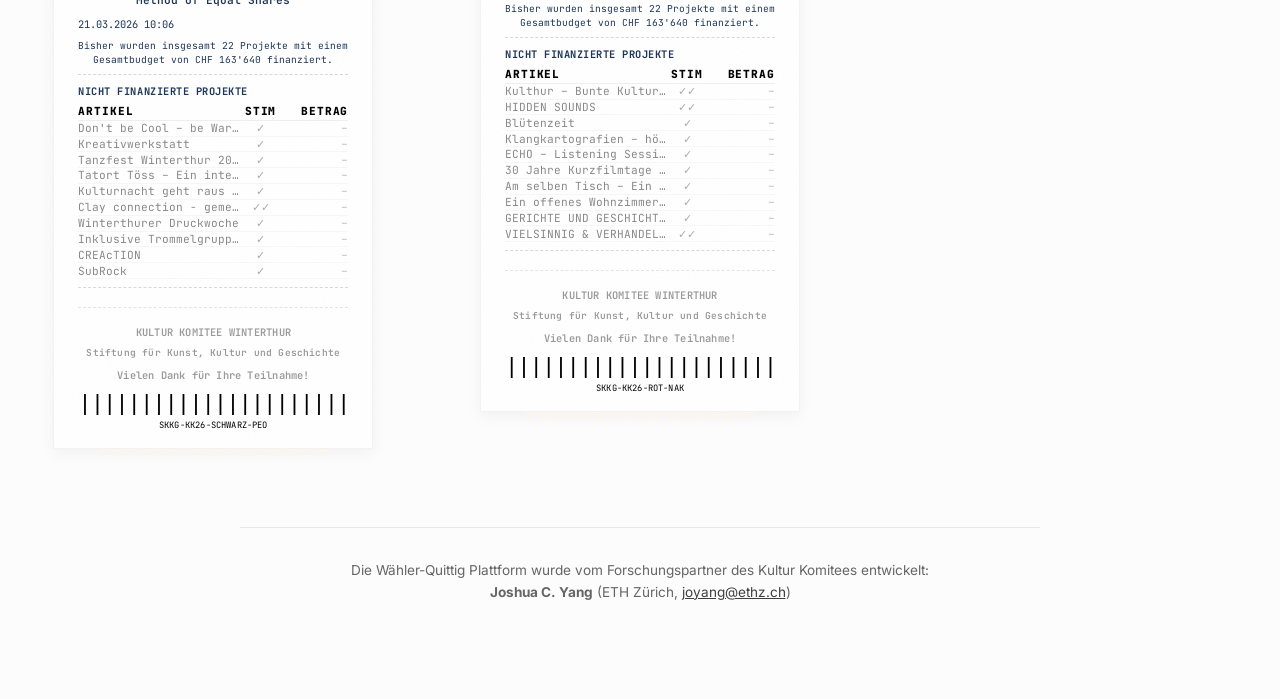
==== commit 87a7a66e: "Add two-stage feedback form with before/after contribution questions" ====
--- a/kk26_voting/receipts/index.html
+++ b/kk26_voting/receipts/index.html
@@ -298,6 +298,7 @@
         <a href="index.html" class="nav-link active">Persönlich</a>
         <a href="projects.html" class="nav-link">Projekte</a>
         <a href="outcomes.html" class="nav-link">Outcome-Tabelle</a>
+        <a href="feedback.html" class="nav-link">Feedback</a>
     </nav>
     <div class="page-header">
         <div class="brand-logo">KK26_Quttig</div>
